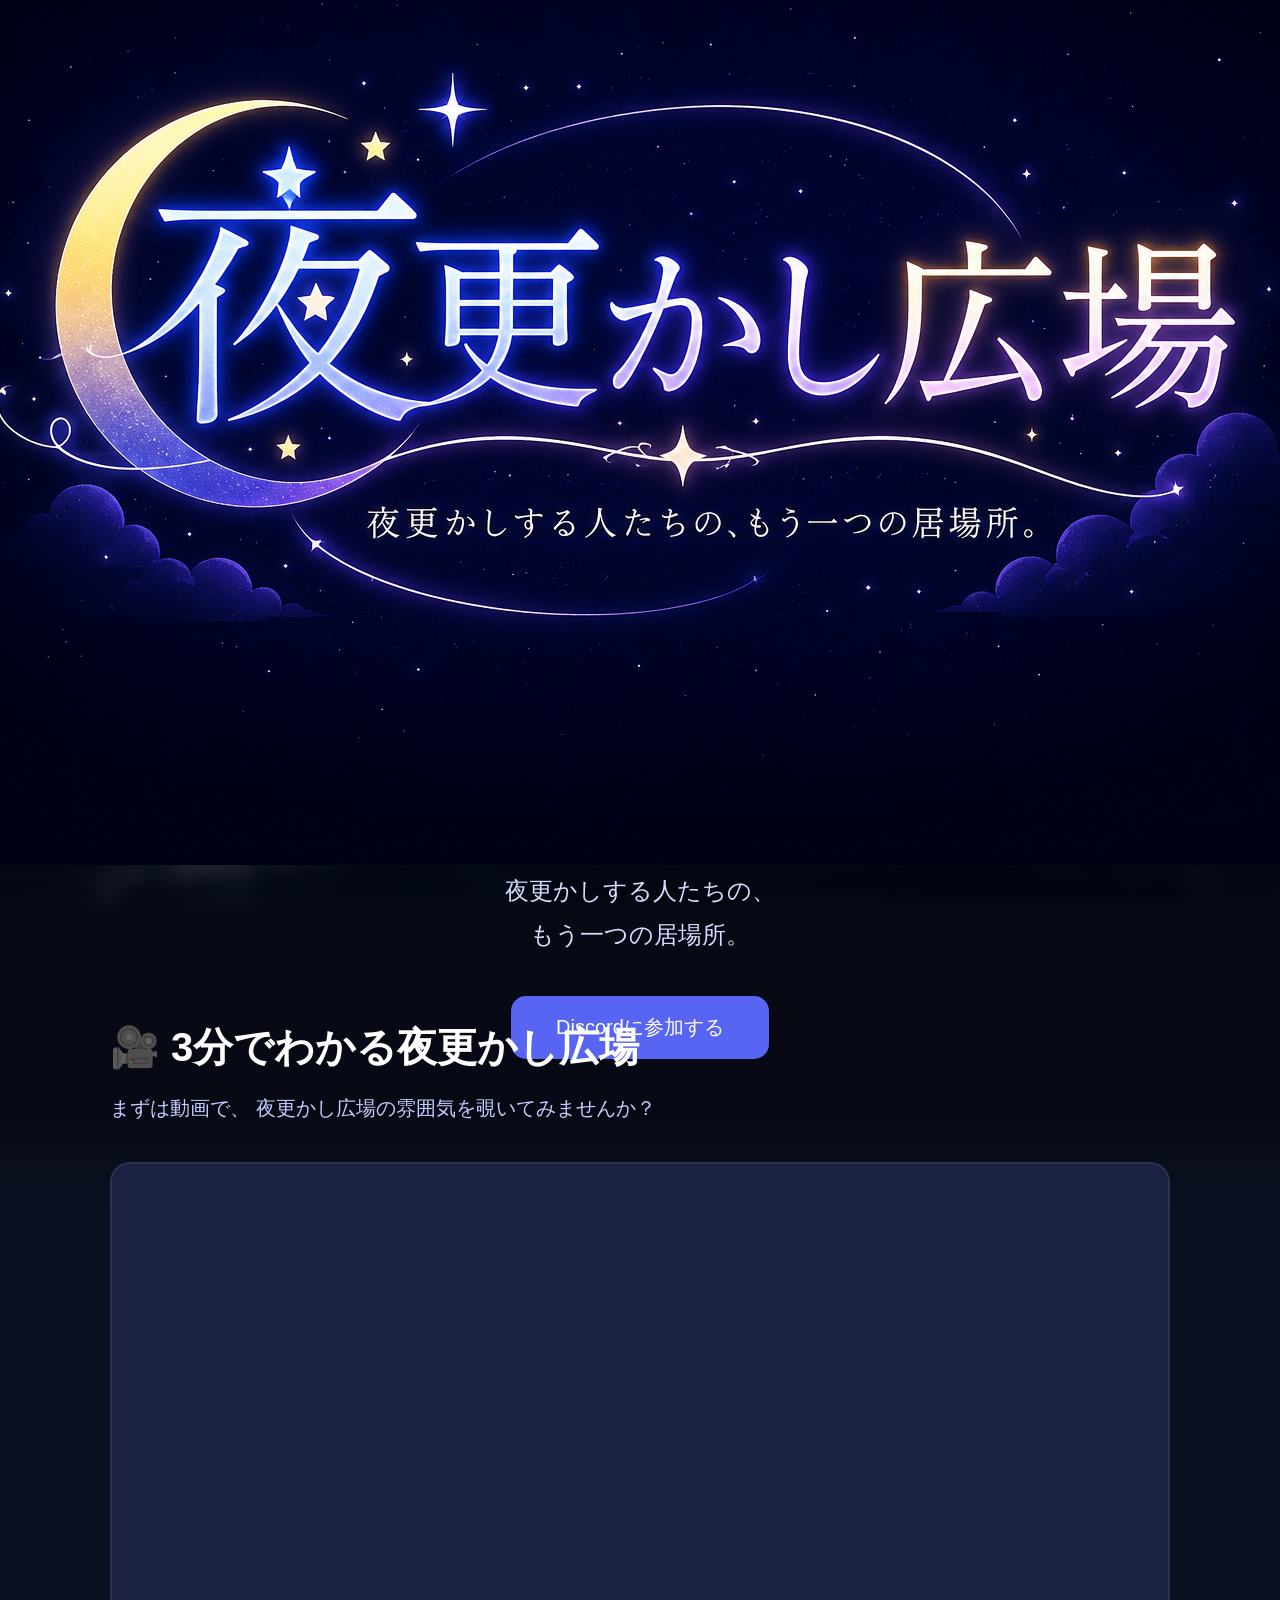
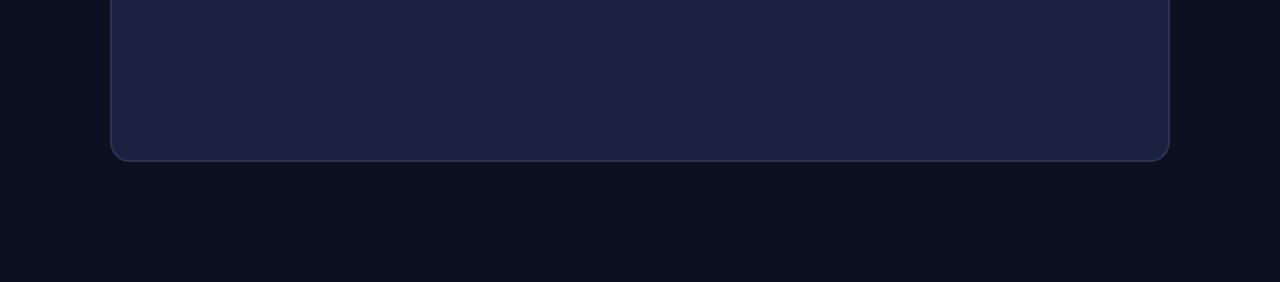
==== index.html @ 2f0645cc "Add files via upload" ====
<!DOCTYPE html>
<html lang="ja">

<head>

<meta charset="UTF-8">

<meta name="viewport"
content="width=device-width, initial-scale=1.0">

<title>夜更かし広場</title>

<link rel="stylesheet"
href="style.css">

</head>

<body>

<div id="stars"></div>

<header class="hero">

<div class="overlay">

<img src="images/logo.png" class="logo">

<p>

夜更かしする人たちの、

<br>

もう一つの居場所。

</p>

<a
class="join-button"
href="https://discord.gg/zFhf7EbMep">

Discordに参加する

</a>

</div>

</header>

<section class="intro reveal">

<h2>🎥 3分でわかる夜更かし広場</h2>

<p>
まずは動画で、
夜更かし広場の雰囲気を覗いてみませんか？
</p>

<div class="video">

<iframe
width="100%"
height="100%"
src="https://www.youtube.com/embed/JT_e5hgKIf4"
title="YouTube video player"
frameborder="0"
allow="accelerometer; autoplay; clipboard-write; encrypted-media; gyroscope; picture-in-picture; web-share"
referrerpolicy="strict-origin-when-cross-origin"
allowfullscreen>

</iframe>

</div>

</section>

<script src="script.js"></script>

</body>

</html>
---- style.css ----
*{
margin:0;
padding:0;
box-sizing:border-box;
}

html{

scroll-behavior:smooth;

}

body{

font-family:
"Yu Gothic UI",
sans-serif;

background:

#0b1020;

color:white;

overflow-x:hidden;

}

/* ---------- */

.hero{

height:100vh;

display:flex;

justify-content:center;

align-items:center;

text-align:center;

background-image:

linear-gradient(

rgba(0,0,0,.55),

rgba(0,0,0,.7)

),

url("images/hero.jpg");

background-size:cover;

background-position:center;

background-attachment:fixed;

}

/* ---------- */

.overlay{

backdrop-filter:blur(8px);

background:

rgba(0,0,0,.35);

padding:60px;

border-radius:25px;

box-shadow:

0 20px 60px rgba(0,0,0,.4);

}

/* ---------- */

h1{

font-size:70px;

margin-bottom:20px;

}

.hero p{

font-size:24px;

line-height:1.8;

color:#d8ddff;

margin-bottom:40px;

}

/* ---------- */

.join-button{

display:inline-block;

padding:

18px 45px;

background:#5865F2;

border-radius:15px;

color:white;

text-decoration:none;

font-size:20px;

transition:.3s;

}

.join-button:hover{

background:#7380ff;

transform:

translateY(-5px);

}

/* ---------- */

section{

max-width:1100px;

margin:auto;

padding:120px 20px;

}

section h2{

font-size:40px;

margin-bottom:20px;

}

section p{

font-size:20px;

color:#c7ccff;

margin-bottom:40px;

}

/* ---------- */

.video{

aspect-ratio:16/9;

border-radius:20px;

background:#1b2140;

border:2px solid

rgba(255,255,255,.08);

}

/* ---------- */

@media(max-width:768px){

h1{

font-size:42px;

}

.hero p{

font-size:18px;

}

.overlay{

padding:35px;

margin:20px;

}

section h2{

font-size:30px;

}

}

/* -------------------- */
/* YouTube */

.video iframe{

width:100%;

height:100%;

border:none;

border-radius:20px;

}

/* -------------------- */
/* スクロール表示 */

.reveal{

opacity:0;

transform:translateY(60px);

transition:1s;

}

.reveal.active{

opacity:1;

transform:translateY(0);

}

/* -------------------- */
/* 星空 */

#stars{

position:fixed;

top:0;

left:0;

width:100%;

height:100%;

pointer-events:none;

overflow:hidden;

z-index:-1;

}

.star{

position:absolute;

width:2px;

height:2px;

background:white;

border-radius:50%;

animation:twinkle linear infinite;

opacity:.6;

}

@keyframes twinkle{

0%{

transform:translateY(0);

opacity:.3;

}

50%{

opacity:1;

}

100%{

transform:translateY(-120px);

opacity:.3;

}

}
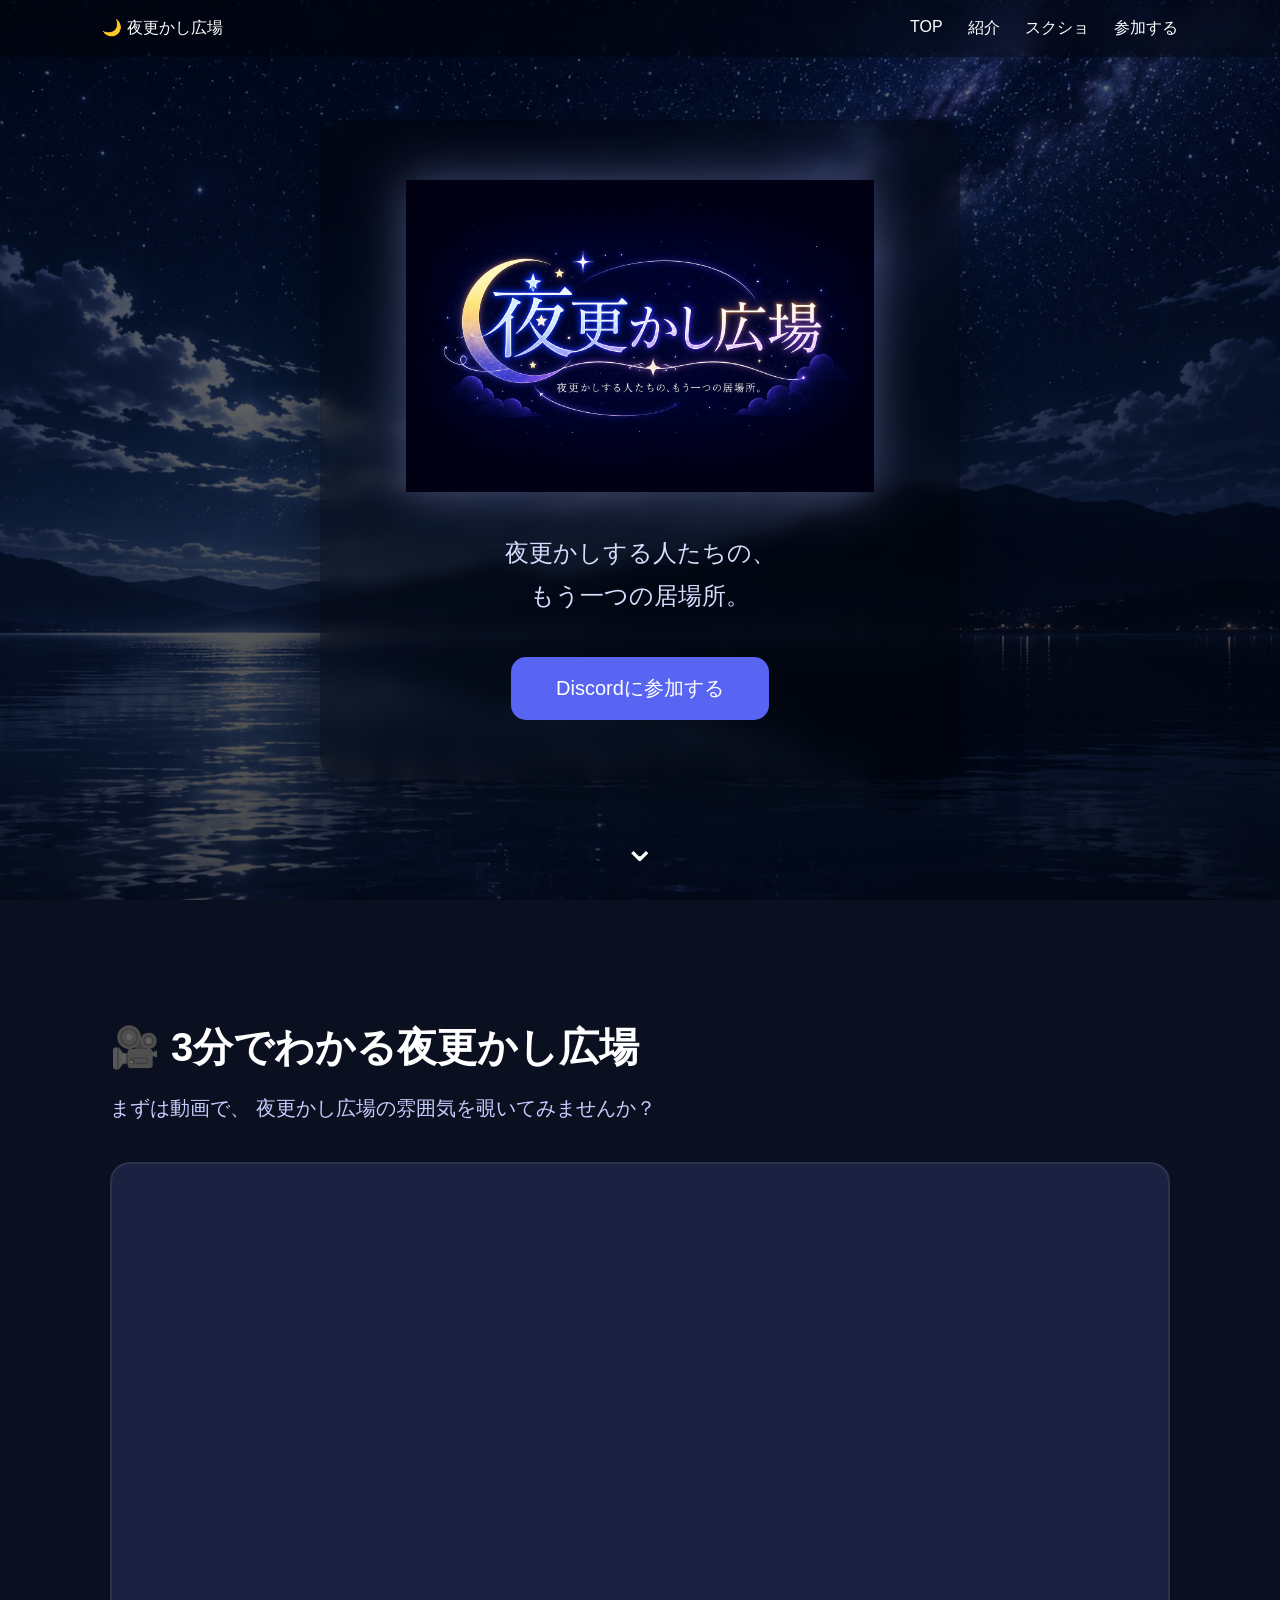
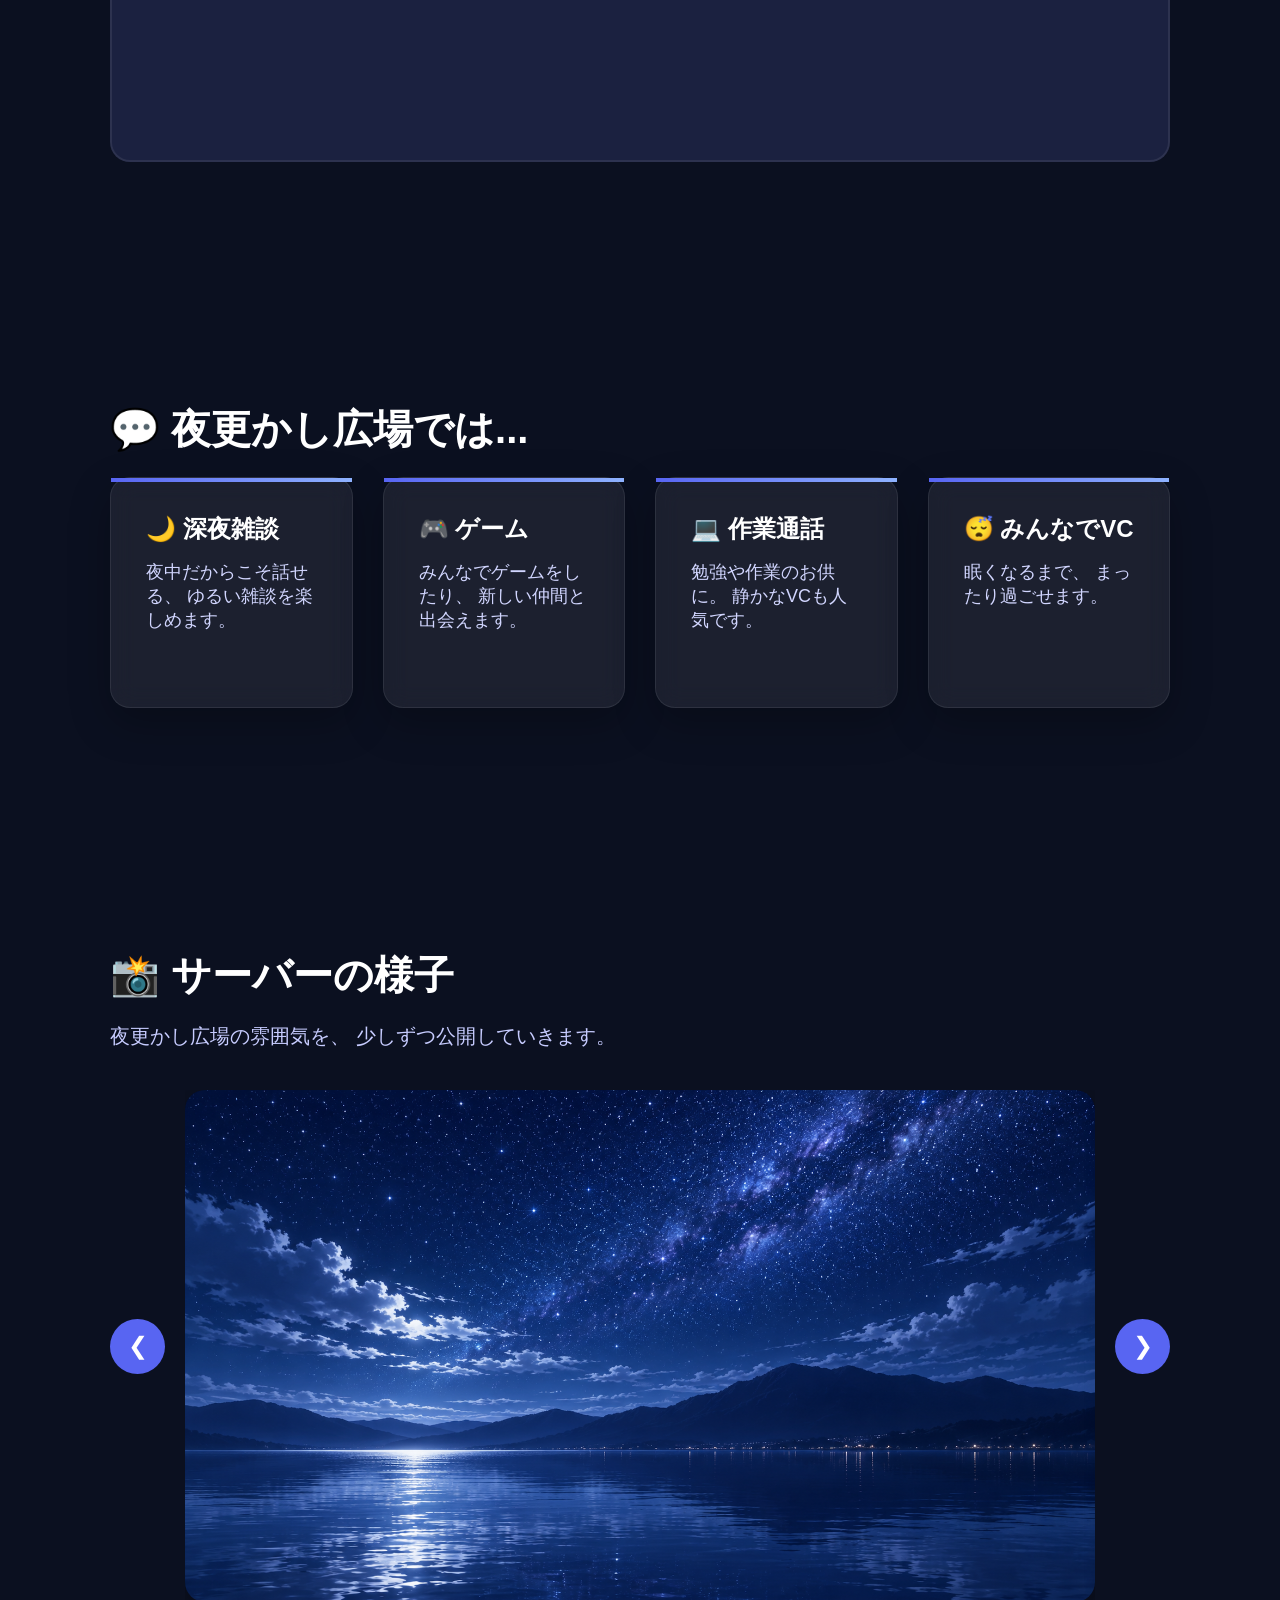
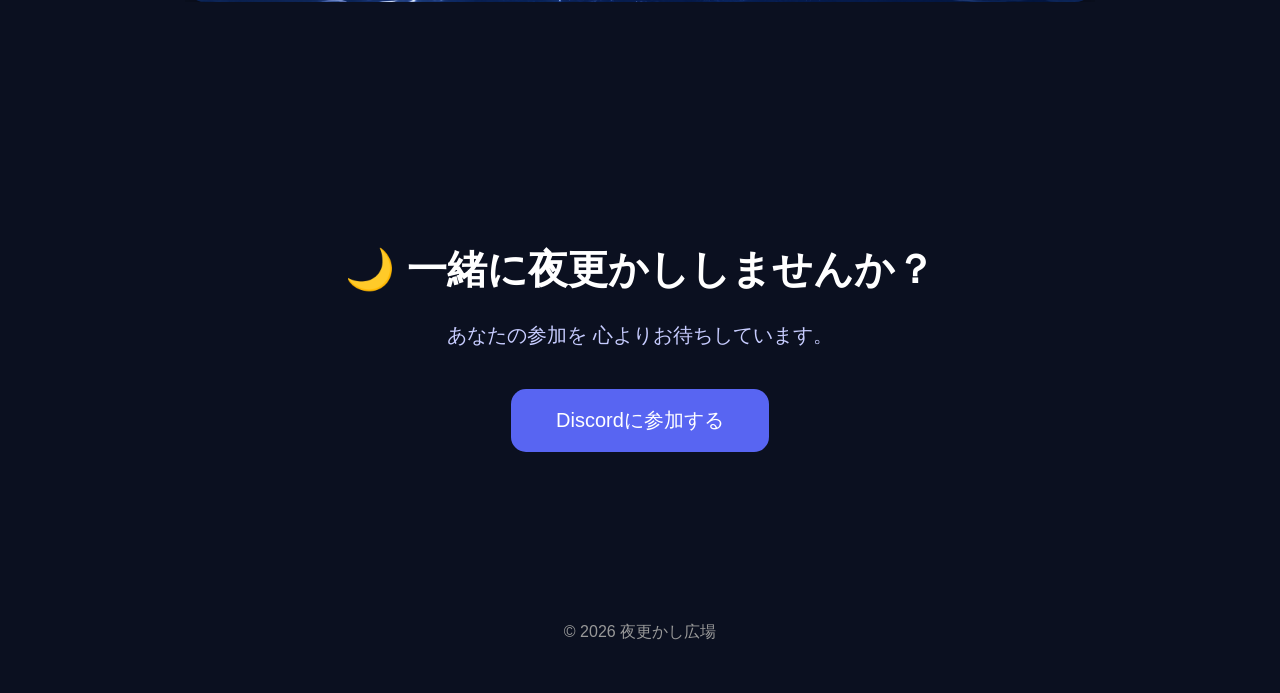
==== commit 3eb83d4c: "Add files via upload" ====
--- a/index.html
+++ b/index.html
@@ -19,11 +19,41 @@
 
 <div id="stars"></div>
 
+<nav class="navbar">
+
+<div class="nav-logo">
+
+🌙 夜更かし広場
+
+</div>
+
+<div class="nav-links">
+
+<a href="#">TOP</a>
+
+<a href="#about">紹介</a>
+
+<a href="#gallery">スクショ</a>
+
+<a href="https://discord.gg/ここを書き換える"
+target="_blank">
+
+参加する
+
+</a>
+
+</div>
+
+</nav>
+
 <header class="hero">
 
 <div class="overlay">
 
-<img src="images/logo.png" class="logo">
+<img
+src="images/logo.png"
+class="logo"
+alt="夜更かし広場">
 
 <p>
 
@@ -37,7 +67,8 @@
 
 <a
 class="join-button"
-href="https://discord.gg/zFhf7EbMep">
+href="https://discord.gg/wEc4ZxmVEz"
+target="_blank">
 
 Discordに参加する
 
@@ -45,9 +76,16 @@
 
 </div>
 
+<div class="scroll-down">
+
+⌄
+
+</div>
 </header>
 
-<section class="intro reveal">
+<section
+id="about"
+class="intro reveal">
 
 <h2>🎥 3分でわかる夜更かし広場</h2>
 
@@ -74,6 +112,125 @@
 
 </section>
 
+<section class="features reveal">
+
+<h2>💬 夜更かし広場では...</h2>
+
+<div class="card-grid">
+
+<div class="card">
+<h3>🌙 深夜雑談</h3>
+<p>
+夜中だからこそ話せる、
+ゆるい雑談を楽しめます。
+</p>
+</div>
+
+<div class="card">
+<h3>🎮 ゲーム</h3>
+<p>
+みんなでゲームをしたり、
+新しい仲間と出会えます。
+</p>
+</div>
+
+<div class="card">
+<h3>💻 作業通話</h3>
+<p>
+勉強や作業のお供に。
+静かなVCも人気です。
+</p>
+</div>
+
+<div class="card">
+<h3>😴 みんなでVC</h3>
+<p>
+眠くなるまで、
+まったり過ごせます。
+</p>
+</div>
+
+</div>
+
+</section>
+
+<section
+id="gallery"
+class="gallery reveal">
+<h2>📸 サーバーの様子</h2>
+
+<p>
+
+夜更かし広場の雰囲気を、
+少しずつ公開していきます。
+
+</p>
+
+<div class="carousel">
+
+<button class="arrow left">
+
+❮
+
+</button>
+
+<div class="carousel-track">
+
+<img src="images/comingsoon.png">
+
+<img src="images/comingsoon.png">
+
+<img src="images/comingsoon.png">
+
+</div>
+
+<button class="arrow right">
+
+❯
+
+</button>
+
+</div>
+
+</section>
+<section class="join reveal">
+
+<h2>
+
+🌙 一緒に夜更かししませんか？
+
+</h2>
+
+<p>
+
+あなたの参加を
+
+心よりお待ちしています。
+
+</p>
+
+<a
+class="join-button"
+href="https://discord.gg/wEc4ZxmVEz"
+target="_blank">
+
+Discordに参加する
+
+</a>
+
+</section>
+
+<button id="topButton">
+
+↑
+
+</button>
+<footer>
+
+© 2026 夜更かし広場
+
+</footer>
+
 <script src="script.js"></script>
 
 </body>
--- a/style.css
+++ b/style.css
@@ -315,4 +315,544 @@
 
 }
 
+}
+
+/* ---------------- */
+
+.logo{
+
+width:520px;
+
+max-width:90%;
+
+margin-bottom:35px;
+
+filter:drop-shadow(0 0 25px rgba(170,180,255,.4));
+
+}
+
+/* ---------------- */
+
+.card-grid{
+
+display:grid;
+
+grid-template-columns:
+
+repeat(auto-fit,minmax(240px,1fr));
+
+gap:30px;
+
+}
+
+.card{
+
+background:rgba(255,255,255,.07);
+
+backdrop-filter:blur(12px);
+
+padding:35px;
+
+border-radius:20px;
+
+transition:.35s;
+
+border:1px solid rgba(255,255,255,.08);
+
+}
+
+.card:hover{
+
+transform:translateY(-8px);
+
+background:rgba(255,255,255,.11);
+
+}
+
+.card h3{
+
+margin-bottom:15px;
+
+font-size:24px;
+
+}
+
+.card p{
+
+font-size:18px;
+
+color:#d2d6ff;
+
+}
+
+/* ---------------- */
+
+.gallery-grid{
+
+display:grid;
+
+grid-template-columns:
+
+repeat(2,1fr);
+
+gap:25px;
+
+}
+
+.gallery-grid img{
+
+width:100%;
+
+border-radius:20px;
+
+cursor:pointer;
+
+transition:.3s;
+
+}
+
+.gallery-grid img:hover{
+
+transform:scale(1.03);
+
+}
+
+/* ---------------- */
+
+.join{
+
+text-align:center;
+
+}
+
+.join h2{
+
+margin-bottom:25px;
+
+}
+
+footer{
+
+padding:50px;
+
+text-align:center;
+
+color:#999;
+
+}
+
+/* ---------------- */
+
+@media(max-width:768px){
+
+.hero{
+
+background-attachment:scroll;
+
+}
+
+.logo{
+
+width:300px;
+
+}
+
+.gallery-grid{
+
+grid-template-columns:1fr;
+
+}
+
+.card-grid{
+
+grid-template-columns:1fr;
+
+}
+
+.join-button{
+
+display:block;
+
+width:100%;
+
+}
+
+}
+
+.gallery-placeholder{
+
+height:260px;
+
+border:2px dashed rgba(255,255,255,.2);
+
+border-radius:20px;
+
+display:flex;
+
+flex-direction:column;
+
+justify-content:center;
+
+align-items:center;
+
+text-align:center;
+
+background:rgba(255,255,255,.04);
+
+backdrop-filter:blur(8px);
+
+transition:.3s;
+
+}
+
+.gallery-placeholder:hover{
+
+background:rgba(255,255,255,.07);
+
+transform:translateY(-5px);
+
+}
+
+.gallery-placeholder span{
+
+font-size:60px;
+
+margin-bottom:15px;
+
+}
+
+.gallery-placeholder h3{
+
+margin-bottom:10px;
+
+font-size:24px;
+
+}
+
+.gallery-placeholder p{
+
+color:#cfd6ff;
+
+line-height:1.6;
+
+}
+
+/* ---------------- */
+
+.carousel{
+
+display:flex;
+
+align-items:center;
+
+gap:20px;
+
+margin-top:40px;
+
+}
+
+.carousel-track{
+
+overflow:hidden;
+
+display:flex;
+
+scroll-behavior:smooth;
+
+gap:20px;
+
+flex:1;
+
+}
+
+.carousel-track img{
+
+min-width:100%;
+
+border-radius:20px;
+
+cursor:pointer;
+
+transition:.3s;
+
+box-shadow:
+
+0 10px 30px rgba(0,0,0,.3);
+
+}
+
+.carousel-track img:hover{
+
+transform:scale(1.02);
+
+}
+
+.arrow{
+
+background:#5865F2;
+
+border:none;
+
+width:55px;
+
+height:55px;
+
+border-radius:50%;
+
+font-size:24px;
+
+color:white;
+
+cursor:pointer;
+
+transition:.3s;
+
+}
+
+.arrow:hover{
+
+background:#7480ff;
+
+}
+
+/* ---------------- */
+
+.modal{
+
+position:fixed;
+
+top:0;
+
+left:0;
+
+width:100%;
+
+height:100%;
+
+background:rgba(0,0,0,.85);
+
+display:flex;
+
+justify-content:center;
+
+align-items:center;
+
+z-index:999;
+
+opacity:0;
+
+pointer-events:none;
+
+transition:.3s;
+
+}
+
+.modal.active{
+
+opacity:1;
+
+pointer-events:auto;
+
+}
+
+.modal img{
+
+max-width:90%;
+
+max-height:90%;
+
+border-radius:20px;
+
+}
+
+@media(max-width:768px){
+
+.arrow{
+
+display:none;
+
+}
+
+}
+
+/* ---------- */
+
+.navbar{
+
+position:fixed;
+
+top:0;
+
+left:0;
+
+width:100%;
+
+display:flex;
+
+justify-content:space-between;
+
+align-items:center;
+
+padding:18px 8%;
+
+background:rgba(0,0,0,.35);
+
+backdrop-filter:blur(12px);
+
+z-index:999;
+
+}
+
+.nav-links{
+
+display:flex;
+
+gap:25px;
+
+}
+
+.nav-links a{
+
+color:white;
+
+text-decoration:none;
+
+transition:.3s;
+
+}
+
+.nav-links a:hover{
+
+color:#8ea4ff;
+
+}
+
+/* ---------- */
+
+.scroll-down{
+
+position:absolute;
+
+bottom:30px;
+
+left:50%;
+
+transform:translateX(-50%);
+
+font-size:40px;
+
+animation:bounce 2s infinite;
+
+}
+
+@keyframes bounce{
+
+0%,100%{
+
+transform:
+
+translate(-50%,0);
+
+}
+
+50%{
+
+transform:
+
+translate(-50%,12px);
+
+}
+
+}
+
+/* ---------- */
+
+#topButton{
+
+position:fixed;
+
+right:25px;
+
+bottom:25px;
+
+width:60px;
+
+height:60px;
+
+border:none;
+
+border-radius:50%;
+
+background:#5865F2;
+
+color:white;
+
+font-size:22px;
+
+cursor:pointer;
+
+display:none;
+
+z-index:999;
+
+box-shadow:0 10px 30px rgba(0,0,0,.4);
+
+}
+
+#topButton:hover{
+
+background:#7480ff;
+
+}
+
+/* ---------- */
+
+.card{
+
+box-shadow:
+
+0 15px 40px rgba(0,0,0,.25);
+
+}
+
+/* ---------- */
+
+.card::before{
+
+content:"";
+
+position:absolute;
+
+top:0;
+
+left:0;
+
+width:100%;
+
+height:4px;
+
+background:
+
+linear-gradient(
+
+90deg,
+
+#5865F2,
+
+#8eb2ff
+
+);
+
+}
+
+/* ---------- */
+
+@media(max-width:768px){
+
+.nav-links{
+
+display:none;
+
+}
+
 }
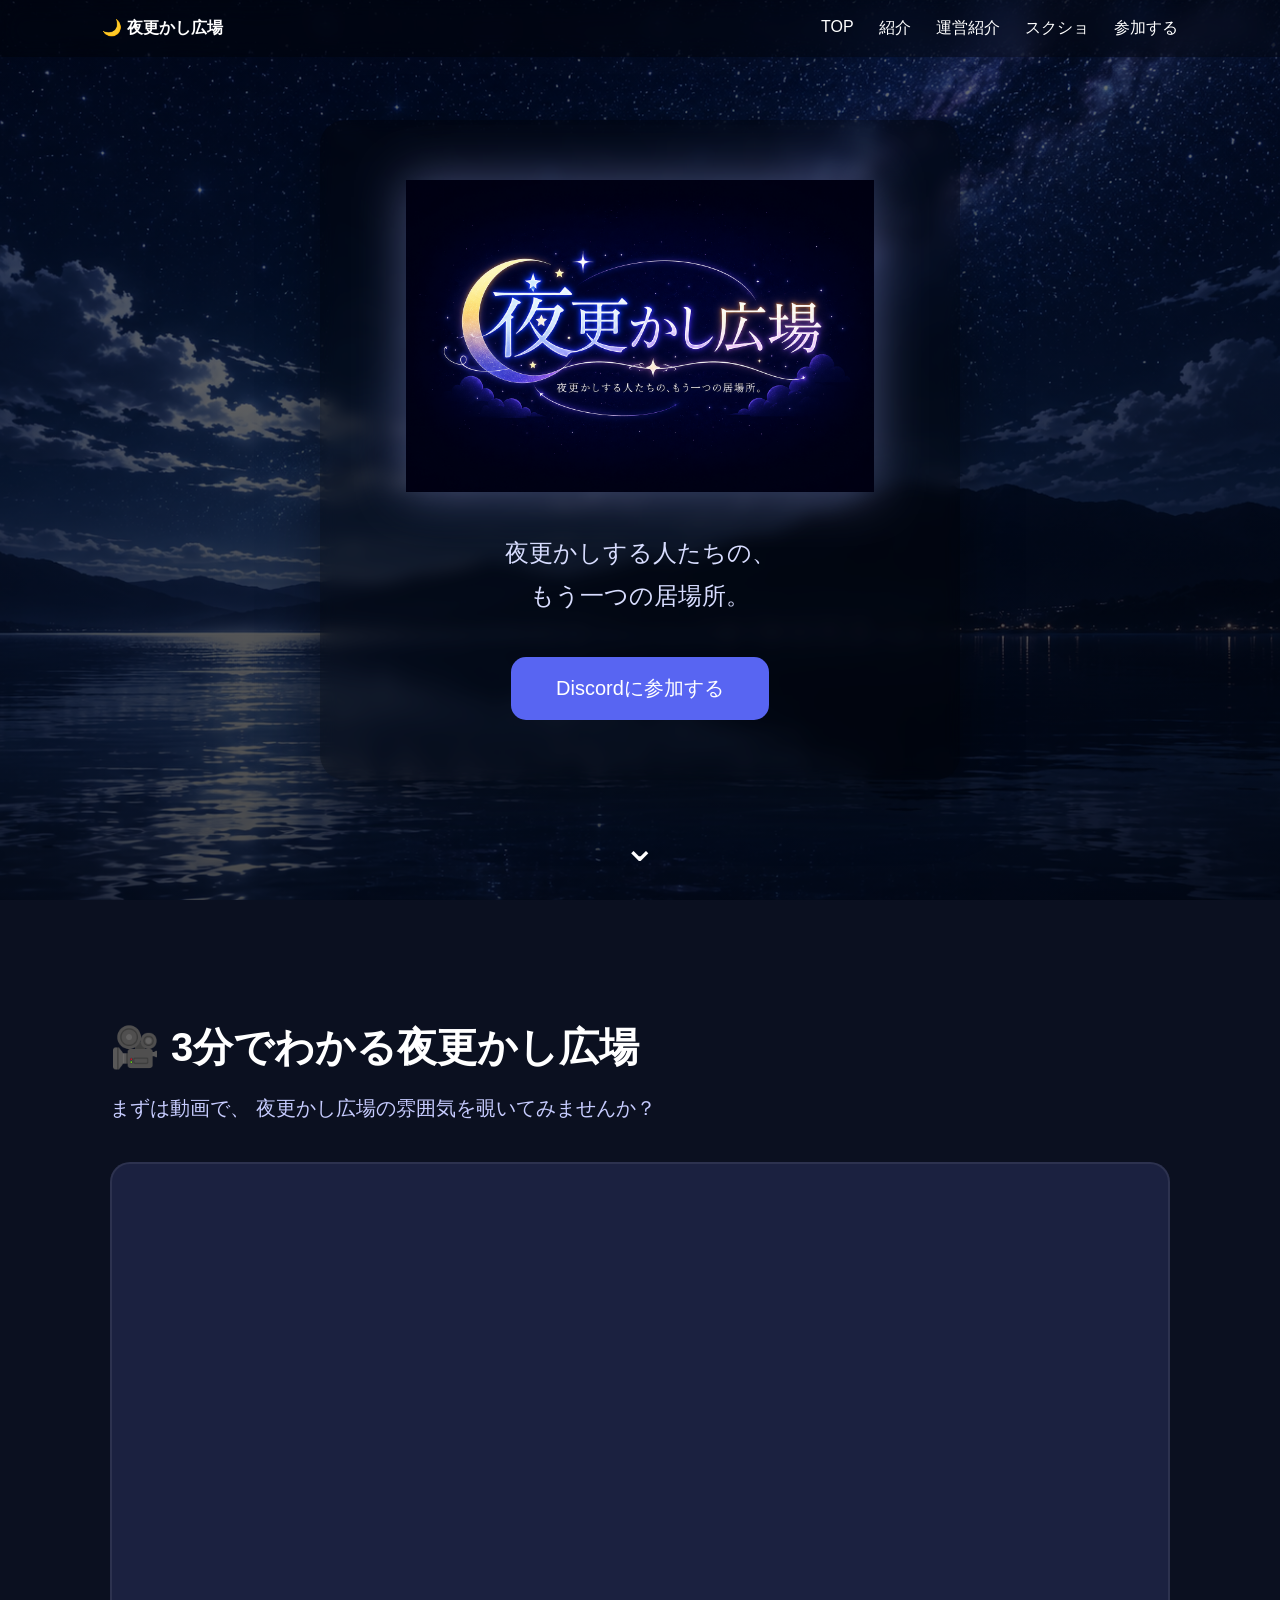
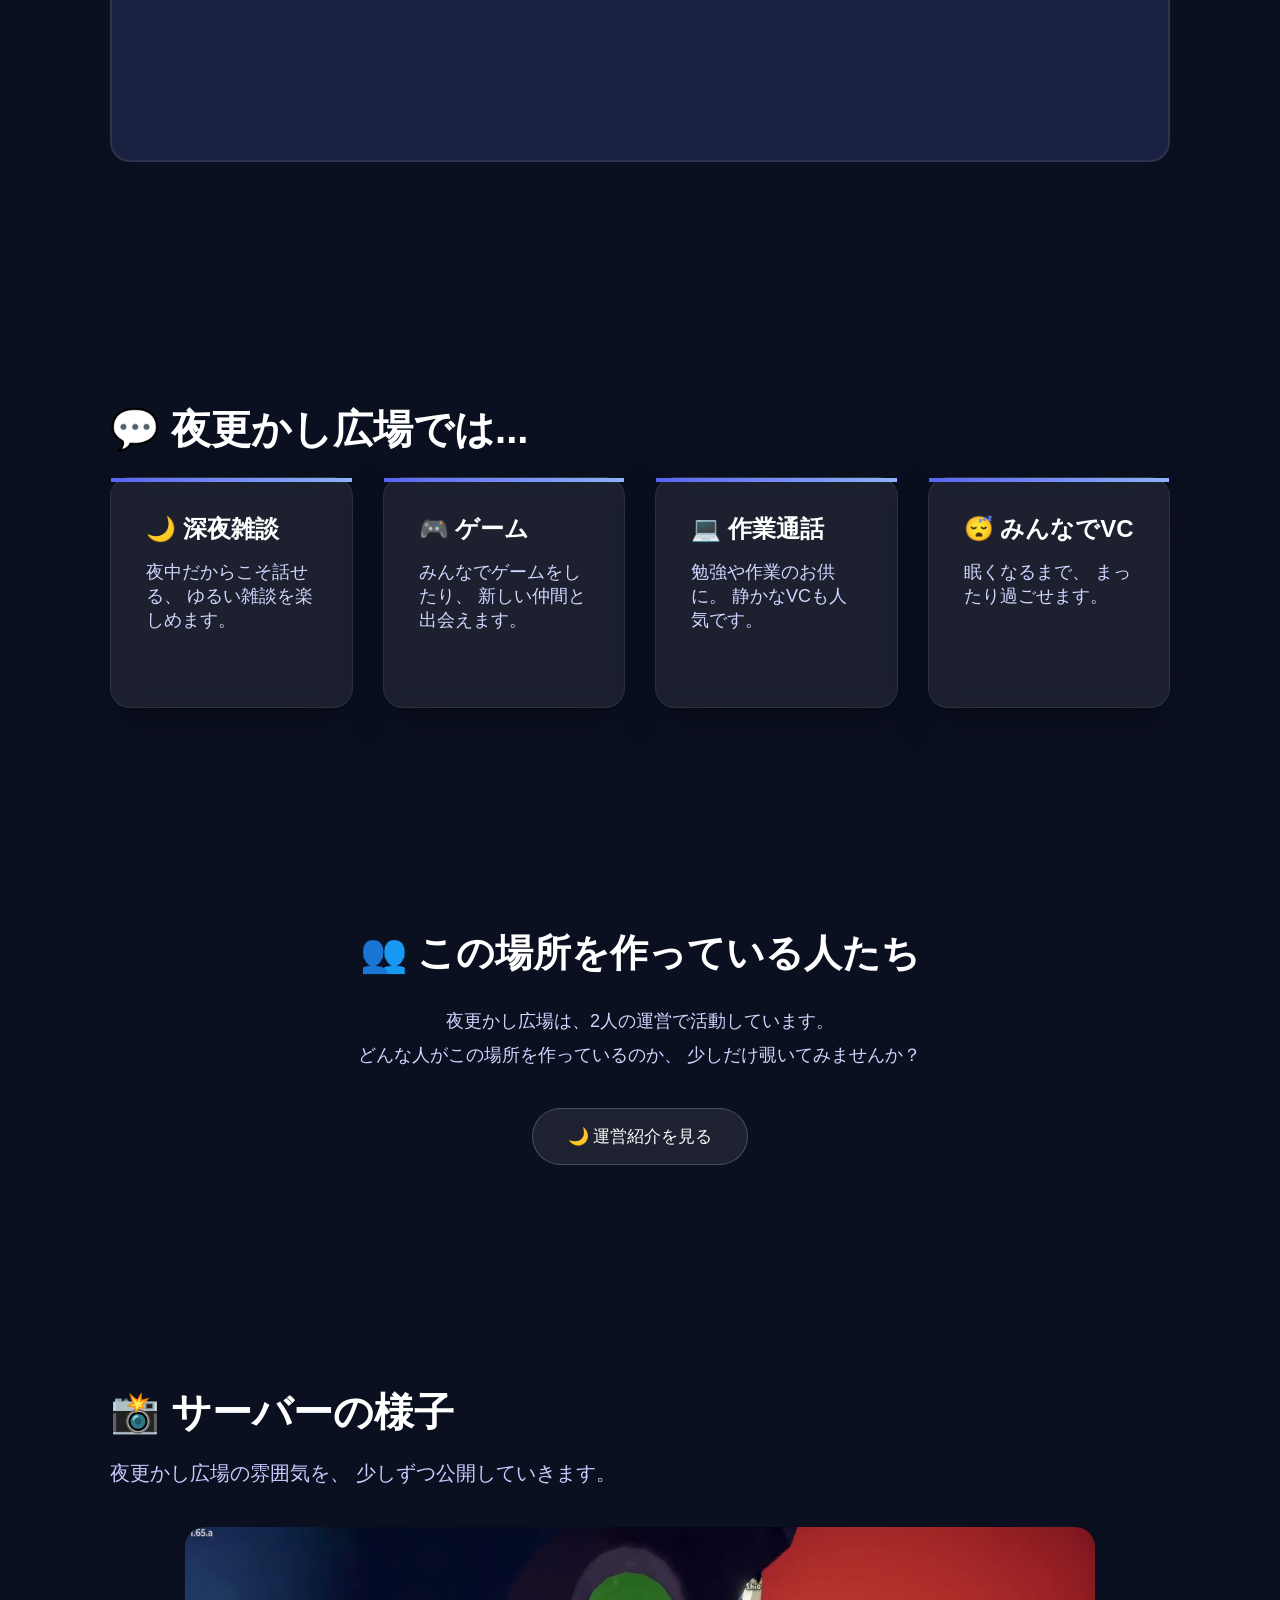
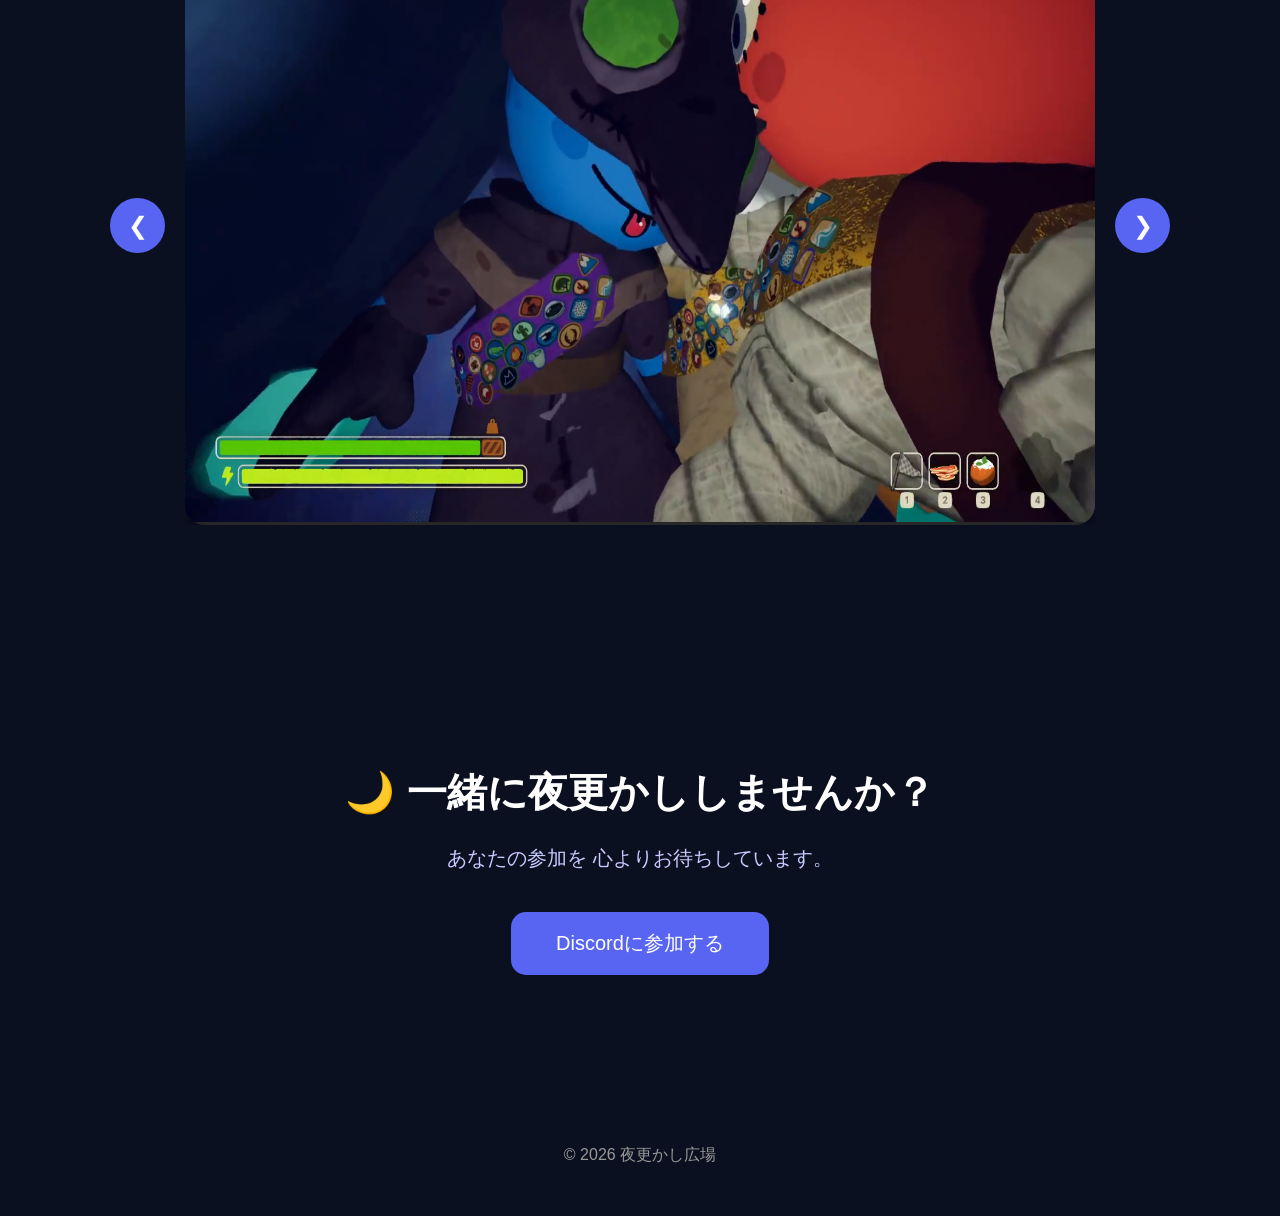
==== commit 931aff2f: "Add files via upload" ====
--- a/index.html
+++ b/index.html
@@ -23,19 +23,26 @@
 
 <div class="nav-logo">
 
+<a href="index.html">
+
 🌙 夜更かし広場
 
+</a>
+
 </div>
 
 <div class="nav-links">
 
-<a href="#">TOP</a>
-
-<a href="#about">紹介</a>
-
-<a href="#gallery">スクショ</a>
-
-<a href="https://discord.gg/ここを書き換える"
+<a href="index.html">TOP</a>
+
+<a href="index.html#about">紹介</a>
+
+<a href="members.html">運営紹介</a>
+
+<a href="index.html#gallery">スクショ</a>
+
+<a
+href="https://discord.gg/yRgxJqgdkh"
 target="_blank">
 
 参加する
@@ -45,7 +52,6 @@
 </div>
 
 </nav>
-
 <header class="hero">
 
 <div class="overlay">
@@ -154,6 +160,35 @@
 
 </section>
 
+<!-- ==================== -->
+<!-- 運営紹介への案内 -->
+<!-- ==================== -->
+
+<section class="about-owners reveal">
+
+<h2>👥 この場所を作っている人たち</h2>
+
+<p>
+
+夜更かし広場は、2人の運営で活動しています。
+
+<br>
+
+どんな人がこの場所を作っているのか、
+少しだけ覗いてみませんか？
+
+</p>
+
+<a
+href="members.html"
+class="owners-button">
+
+🌙 運営紹介を見る
+
+</a>
+
+</section>
+
 <section
 id="gallery"
 class="gallery reveal">
@@ -176,11 +211,11 @@
 
 <div class="carousel-track">
 
-<img src="images/comingsoon.png">
-
-<img src="images/comingsoon.png">
-
-<img src="images/comingsoon.png">
+<img src="images/PEAK1.png">
+
+<img src="images/PEAK2.png">
+
+<img src="images/PEAK3.png">
 
 </div>
 
--- a/style.css
+++ b/style.css
@@ -855,4 +855,613 @@
 
 }
 
+}
+
+/* ================================= */
+/* Ver.2.0 運営紹介ページ */
+/* ================================= */
+
+
+/* ---------- */
+/* サブページのヒーロー */
+/* ---------- */
+
+.subpage-hero{
+
+min-height:55vh;
+
+display:flex;
+
+justify-content:center;
+
+align-items:center;
+
+text-align:center;
+
+padding:120px 20px 70px;
+
+background:
+
+linear-gradient(
+
+rgba(5,8,20,.65),
+
+rgba(5,8,20,.85)
+
+),
+
+url("images/hero.jpg");
+
+background-size:cover;
+
+background-position:center;
+
+}
+
+.subpage-content{
+
+background:
+
+rgba(255,255,255,.06);
+
+backdrop-filter:blur(12px);
+
+-webkit-backdrop-filter:blur(12px);
+
+padding:50px 60px;
+
+border-radius:25px;
+
+border:1px solid
+
+rgba(255,255,255,.1);
+
+box-shadow:
+
+0 20px 60px
+
+rgba(0,0,0,.35);
+
+}
+
+.subpage-content h1{
+
+font-size:52px;
+
+margin-bottom:20px;
+
+}
+
+.subpage-content p{
+
+font-size:20px;
+
+line-height:1.8;
+
+color:#d8ddff;
+
+}
+
+
+/* ---------- */
+/* ナビゲーションのロゴ */
+/* ---------- */
+
+.nav-logo a{
+
+color:white;
+
+text-decoration:none;
+
+font-weight:bold;
+
+}
+
+
+/* ---------- */
+/* 運営セクション */
+/* ---------- */
+
+.members-section{
+
+max-width:1100px;
+
+margin:auto;
+
+padding:110px 20px;
+
+text-align:center;
+
+}
+
+.members-section h2{
+
+font-size:38px;
+
+margin-bottom:20px;
+
+}
+
+.section-description{
+
+font-size:19px;
+
+color:#c7ccff;
+
+line-height:1.8;
+
+margin-bottom:60px;
+
+}
+
+
+/* ---------- */
+/* 運営カード */
+/* ---------- */
+
+.member-grid{
+
+display:grid;
+
+grid-template-columns:
+
+repeat(2,1fr);
+
+gap:35px;
+
+}
+
+
+/* ---------- */
+/* 個別カード */
+/* ---------- */
+
+.member-card{
+
+position:relative;
+
+background:
+
+rgba(255,255,255,.07);
+
+backdrop-filter:blur(12px);
+
+-webkit-backdrop-filter:blur(12px);
+
+border:1px solid
+
+rgba(255,255,255,.1);
+
+border-radius:25px;
+
+padding:40px 35px;
+
+box-shadow:
+
+0 15px 40px
+
+rgba(0,0,0,.25);
+
+transition:
+
+transform .35s,
+
+background .35s;
+
+}
+
+.member-card:hover{
+
+transform:translateY(-8px);
+
+background:
+
+rgba(255,255,255,.10);
+
+}
+
+
+/* ---------- */
+/* 運営アイコン */
+/* ---------- */
+
+.member-image{
+
+width:150px;
+
+height:150px;
+
+margin:0 auto 25px;
+
+border-radius:50%;
+
+overflow:hidden;
+
+border:3px solid
+
+rgba(255,255,255,.15);
+
+box-shadow:
+
+0 10px 30px
+
+rgba(0,0,0,.35);
+
+}
+
+.member-image img{
+
+width:100%;
+
+height:100%;
+
+object-fit:cover;
+
+}
+
+
+/* ---------- */
+/* 名前 */
+/* ---------- */
+
+.member-card h3{
+
+font-size:28px;
+
+margin-bottom:10px;
+
+}
+
+
+/* ---------- */
+/* 役職 */
+/* ---------- */
+
+.member-role{
+
+display:inline-block;
+
+padding:6px 16px;
+
+border-radius:30px;
+
+background:#5865F2;
+
+font-size:14px;
+
+margin-bottom:25px;
+
+}
+
+
+/* ---------- */
+/* 自己紹介 */
+/* ---------- */
+
+.member-card p{
+
+font-size:17px;
+
+line-height:1.9;
+
+color:#d2d6ff;
+
+}
+
+
+/* ---------- */
+/* 参加セクション */
+/* ---------- */
+
+.member-join{
+
+text-align:center;
+
+padding:100px 20px 130px;
+
+background:
+
+rgba(255,255,255,.02);
+
+}
+
+.member-join h2{
+
+font-size:38px;
+
+margin-bottom:20px;
+
+}
+
+.member-join p{
+
+font-size:19px;
+
+color:#c7ccff;
+
+margin-bottom:35px;
+
+}
+
+
+/* ---------- */
+/* スマホ */
+/* ---------- */
+
+@media(max-width:768px){
+
+.subpage-hero{
+
+min-height:60vh;
+
+padding:110px 20px 60px;
+
+}
+
+.subpage-content{
+
+width:100%;
+
+padding:40px 25px;
+
+}
+
+.subpage-content h1{
+
+font-size:38px;
+
+}
+
+.subpage-content p{
+
+font-size:17px;
+
+}
+
+.members-section{
+
+padding:80px 20px;
+
+}
+
+.members-section h2{
+
+font-size:30px;
+
+}
+
+.member-grid{
+
+grid-template-columns:1fr;
+
+}
+
+.member-card{
+
+padding:35px 25px;
+
+}
+
+.member-join{
+
+padding:80px 20px 100px;
+
+}
+
+.member-join h2{
+
+font-size:30px;
+
+}
+
+}
+
+/* ================================= */
+/* 運営紹介への案内 */
+/* ================================= */
+
+.about-owners{
+
+max-width:900px;
+
+margin:0 auto;
+
+padding:100px 30px;
+
+text-align:center;
+
+}
+
+.about-owners h2{
+
+font-size:38px;
+
+margin-bottom:25px;
+
+}
+
+.about-owners p{
+
+font-size:18px;
+
+line-height:1.9;
+
+color:#cfd5ff;
+
+margin-bottom:35px;
+
+}
+
+
+/* ---------- */
+/* 運営紹介ボタン */
+/* ---------- */
+
+.owners-button{
+
+display:inline-block;
+
+padding:16px 35px;
+
+border-radius:50px;
+
+background:
+
+rgba(255,255,255,.08);
+
+border:1px solid
+
+rgba(255,255,255,.2);
+
+color:white;
+
+text-decoration:none;
+
+font-size:17px;
+
+transition:
+
+transform .3s,
+
+background .3s,
+
+box-shadow .3s;
+
+backdrop-filter:blur(10px);
+
+-webkit-backdrop-filter:blur(10px);
+
+}
+
+.owners-button:hover{
+
+transform:translateY(-5px);
+
+background:
+
+rgba(88,101,242,.8);
+
+box-shadow:
+
+0 10px 30px
+
+rgba(88,101,242,.3);
+
+}
+
+
+/* ---------- */
+/* スマホ */
+/* ---------- */
+
+@media(max-width:768px){
+
+.about-owners{
+
+padding:80px 20px;
+
+}
+
+.about-owners h2{
+
+font-size:30px;
+
+}
+
+.about-owners p{
+
+font-size:16px;
+
+}
+
+.owners-button{
+
+width:100%;
+
+max-width:320px;
+
+}
+
+}
+
+/* ================================= */
+/* 画面左中央に固定する戻るボタン */
+/* ================================= */
+
+.back-home-button{
+
+position:fixed;
+
+left:20px;
+
+top:50%;
+
+transform:translateY(-50%);
+
+z-index:1000;
+
+padding:12px 18px;
+
+border-radius:30px;
+
+background:rgba(10,15,35,.45);
+
+border:1px solid
+rgba(255,255,255,.15);
+
+backdrop-filter:blur(10px);
+
+-webkit-backdrop-filter:blur(10px);
+
+color:rgba(255,255,255,.8);
+
+text-decoration:none;
+
+font-size:14px;
+
+box-shadow:
+0 8px 25px
+rgba(0,0,0,.2);
+
+transition:
+
+background .3s,
+
+color .3s,
+
+transform .3s;
+
+}
+
+.back-home-button:hover{
+
+background:rgba(88,101,242,.75);
+
+color:white;
+
+transform:
+translateY(-50%)
+translateX(4px);
+
+}
+
+
+/* ================================= */
+/* スマホ */
+/* ================================= */
+
+@media(max-width:768px){
+
+.back-home-button{
+
+left:10px;
+
+padding:10px 14px;
+
+font-size:13px;
+
+background:rgba(10,15,35,.55);
+
+}
+
 }
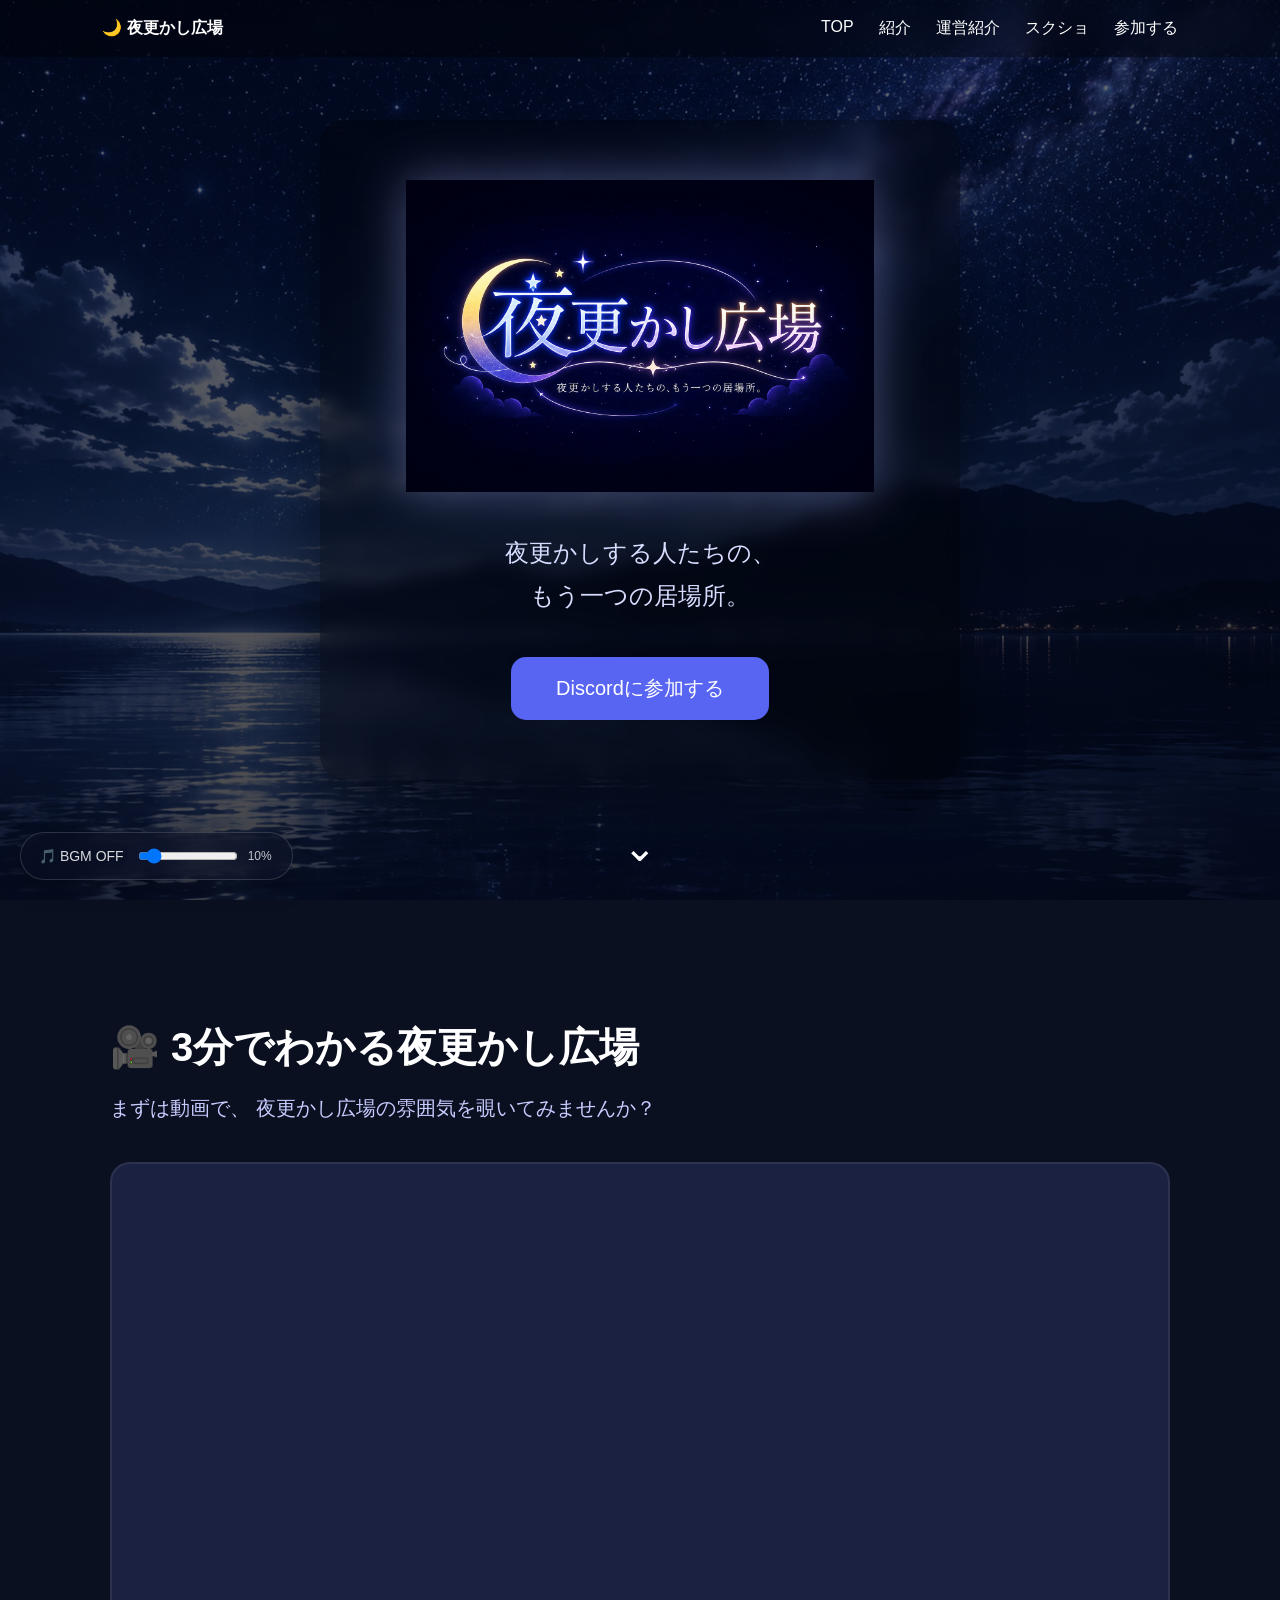
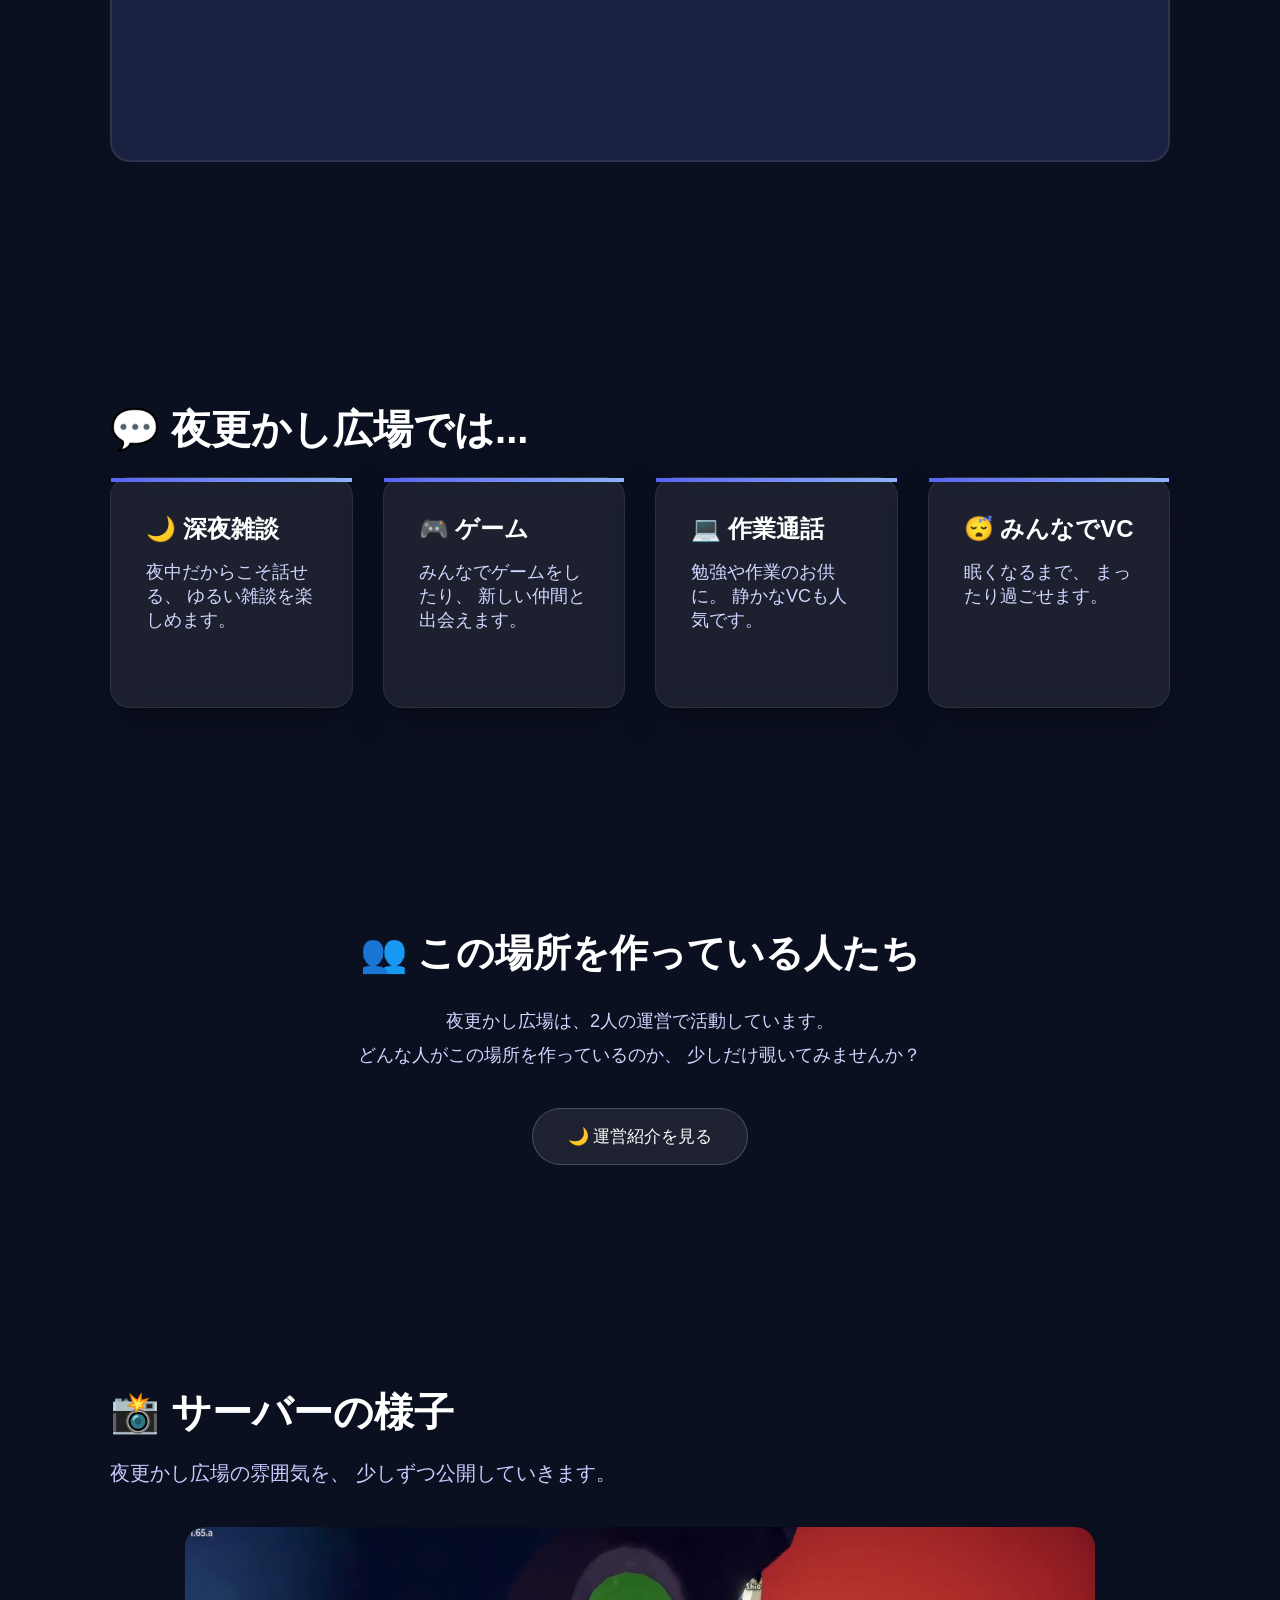
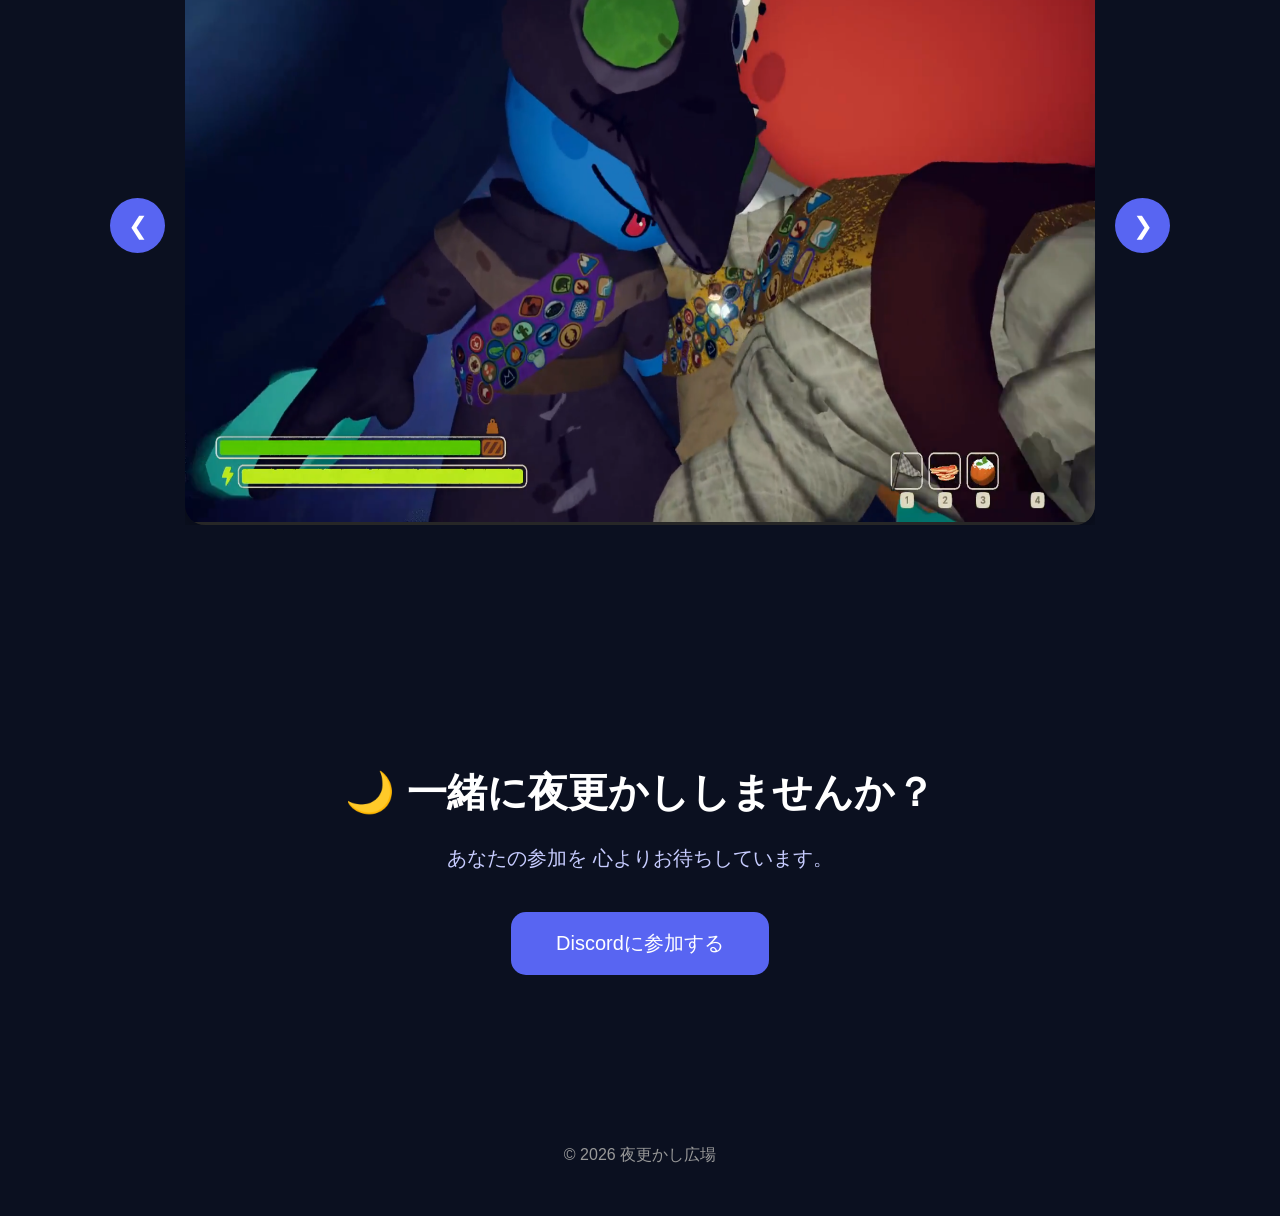
==== commit a2a651cb: "Add files via upload" ====
--- a/index.html
+++ b/index.html
@@ -16,6 +16,28 @@
 </head>
 
 <body>
+<!-- ==================== -->
+<!-- 時間帯背景レイヤー -->
+<!-- ==================== -->
+
+<div id="time-overlay"></div>
+
+
+<!-- ==================== -->
+<!-- 流れ星 -->
+<!-- ==================== -->
+
+<div id="shooting-stars"></div>
+
+<!-- ==================== -->
+<!-- BGM -->
+<!-- ==================== -->
+
+<audio
+id="bgm"
+src="bgm.mp3"
+loop>
+</audio>
 
 <div id="stars"></div>
 
@@ -268,6 +290,38 @@
 
 <script src="script.js"></script>
 
+<!-- ==================== -->
+<!-- BGMコントロール -->
+<!-- ==================== -->
+
+<div class="bgm-control">
+
+<button
+id="bgm-toggle"
+class="bgm-toggle">
+
+🎵 BGM OFF
+
+</button>
+
+<input
+type="range"
+id="bgm-volume"
+class="bgm-volume"
+min="0"
+max="1"
+step="0.01"
+value="0.1">
+
+<span
+id="bgm-volume-text"
+class="bgm-volume-text">
+
+10%
+
+</span>
+
+</div>
 </body>
 
 </html>
--- a/style.css
+++ b/style.css
@@ -1464,4 +1464,440 @@
 
 }
 
-}+}
+
+/* ================================= */
+/* Ver.2.0 流れ星 */
+/* ================================= */
+
+#shooting-stars{
+
+position:fixed;
+
+top:0;
+
+left:0;
+
+width:100%;
+
+height:100%;
+
+pointer-events:none;
+
+overflow:hidden;
+
+z-index:5;
+
+}
+
+
+/* ---------- */
+/* 流れ星本体 */
+/* ---------- */
+
+.shooting-star{
+
+position:absolute;
+
+width:4px;
+
+height:4px;
+
+border-radius:50%;
+
+background:white;
+
+box-shadow:
+
+0 0 6px white,
+
+0 0 14px rgba(180,200,255,.9),
+
+0 0 25px rgba(140,170,255,.6);
+
+
+}
+
+
+/* ---------- */
+/* 流れ星の尾 */
+/* ---------- */
+
+.shooting-star::after{
+
+content:"";
+
+position:absolute;
+
+right:2px;
+
+top:50%;
+
+width:120px;
+
+height:2px;
+
+transform:
+
+translateY(-50%);
+
+background:
+
+linear-gradient(
+
+to left,
+
+rgba(255,255,255,.8),
+
+rgba(180,200,255,.4),
+
+transparent
+
+);
+
+}
+
+
+/* ---------- */
+/* アニメーション */
+/* ---------- */
+
+.shooting-star{
+
+animation:
+
+shootingStar 1.2s
+
+linear forwards;
+
+}
+
+
+@keyframes shootingStar{
+
+0%{
+
+opacity:0;
+
+transform:
+
+translate(0,0)
+
+rotate(145deg)
+
+scale(.8);
+
+}
+
+10%{
+
+opacity:1;
+
+}
+
+100%{
+
+opacity:0;
+
+transform:
+
+translate(-350px,350px)
+
+rotate(145deg)
+
+scale(1);
+
+}
+
+}
+
+/* ================================= */
+/* Ver.2.0 BGMボタン */
+/* ================================= */
+
+.bgm-toggle{
+
+position:fixed;
+
+left:20px;
+
+bottom:20px;
+
+z-index:1000;
+
+padding:12px 18px;
+
+border-radius:30px;
+
+background:
+
+rgba(10,15,35,.55);
+
+border:1px solid
+
+rgba(255,255,255,.15);
+
+backdrop-filter:blur(10px);
+
+-webkit-backdrop-filter:blur(10px);
+
+color:rgba(255,255,255,.85);
+
+font-size:14px;
+
+cursor:pointer;
+
+box-shadow:
+
+0 8px 25px
+
+rgba(0,0,0,.25);
+
+transition:
+
+background .3s,
+
+transform .3s,
+
+color .3s;
+
+}
+
+.bgm-toggle:hover{
+
+background:
+
+rgba(88,101,242,.75);
+
+color:white;
+
+transform:
+
+translateY(-3px);
+
+}
+
+
+/* ---------- */
+/* スマホ */
+/* ---------- */
+
+@media(max-width:768px){
+
+.bgm-toggle{
+
+left:12px;
+
+bottom:12px;
+
+padding:10px 14px;
+
+font-size:13px;
+
+}
+
+}
+
+/* ================================= */
+/* BGMコントロール */
+/* ================================= */
+
+.bgm-control{
+
+position:fixed;
+
+left:20px;
+
+bottom:20px;
+
+z-index:1000;
+
+display:flex;
+
+align-items:center;
+
+gap:10px;
+
+padding:10px 14px;
+
+border-radius:30px;
+
+background:
+
+rgba(10,15,35,.55);
+
+border:1px solid
+
+rgba(255,255,255,.15);
+
+backdrop-filter:blur(10px);
+
+-webkit-backdrop-filter:blur(10px);
+
+box-shadow:
+
+0 8px 25px
+
+rgba(0,0,0,.25);
+
+}
+
+
+/* ---------- */
+/* BGMボタン */
+/* ---------- */
+
+.bgm-control .bgm-toggle{
+
+position:static;
+
+padding:5px 4px;
+
+border:none;
+
+background:transparent;
+
+box-shadow:none;
+
+}
+
+
+/* ---------- */
+/* スライダー */
+/* ---------- */
+
+.bgm-volume{
+
+width:100px;
+
+cursor:pointer;
+
+}
+
+
+/* ---------- */
+/* 音量表示 */
+/* ---------- */
+
+.bgm-volume-text{
+
+font-size:12px;
+
+color:
+
+rgba(255,255,255,.75);
+
+min-width:30px;
+
+}
+
+
+/* ---------- */
+/* スマホ */
+/* ---------- */
+
+@media(max-width:768px){
+
+.bgm-control{
+
+left:10px;
+
+bottom:10px;
+
+padding:8px 10px;
+
+gap:7px;
+
+}
+
+.bgm-volume{
+
+width:75px;
+
+}
+
+.bgm-volume-text{
+
+font-size:11px;
+
+}
+
+}
+
+/* ================================= */
+/* Ver.2.0 時間帯背景 */
+/* ================================= */
+
+#time-overlay{
+
+position:fixed;
+
+top:0;
+left:0;
+
+width:100%;
+height:100%;
+
+pointer-events:none;
+
+z-index:0;
+
+background:rgba(0,0,0,0);
+
+transition:
+
+background 2s ease;
+
+}
+
+
+/* ================================= */
+/* 朝 */
+/* ================================= */
+
+body.time-morning #time-overlay{
+
+background:
+
+rgba(255,190,120,.18);
+
+}
+
+
+/* ================================= */
+/* 昼 */
+/* ================================= */
+
+body.time-day #time-overlay{
+
+background:
+
+rgba(255,255,220,.10);
+
+}
+
+
+/* ================================= */
+/* 夕方 */
+/* ================================= */
+
+body.time-evening #time-overlay{
+
+background:
+
+rgba(255,120,70,.25);
+
+}
+
+
+/* ================================= */
+/* 夜 */
+/* ================================= */
+
+body.time-night #time-overlay{
+
+background:
+
+rgba(20,30,90,.05);
+
+}
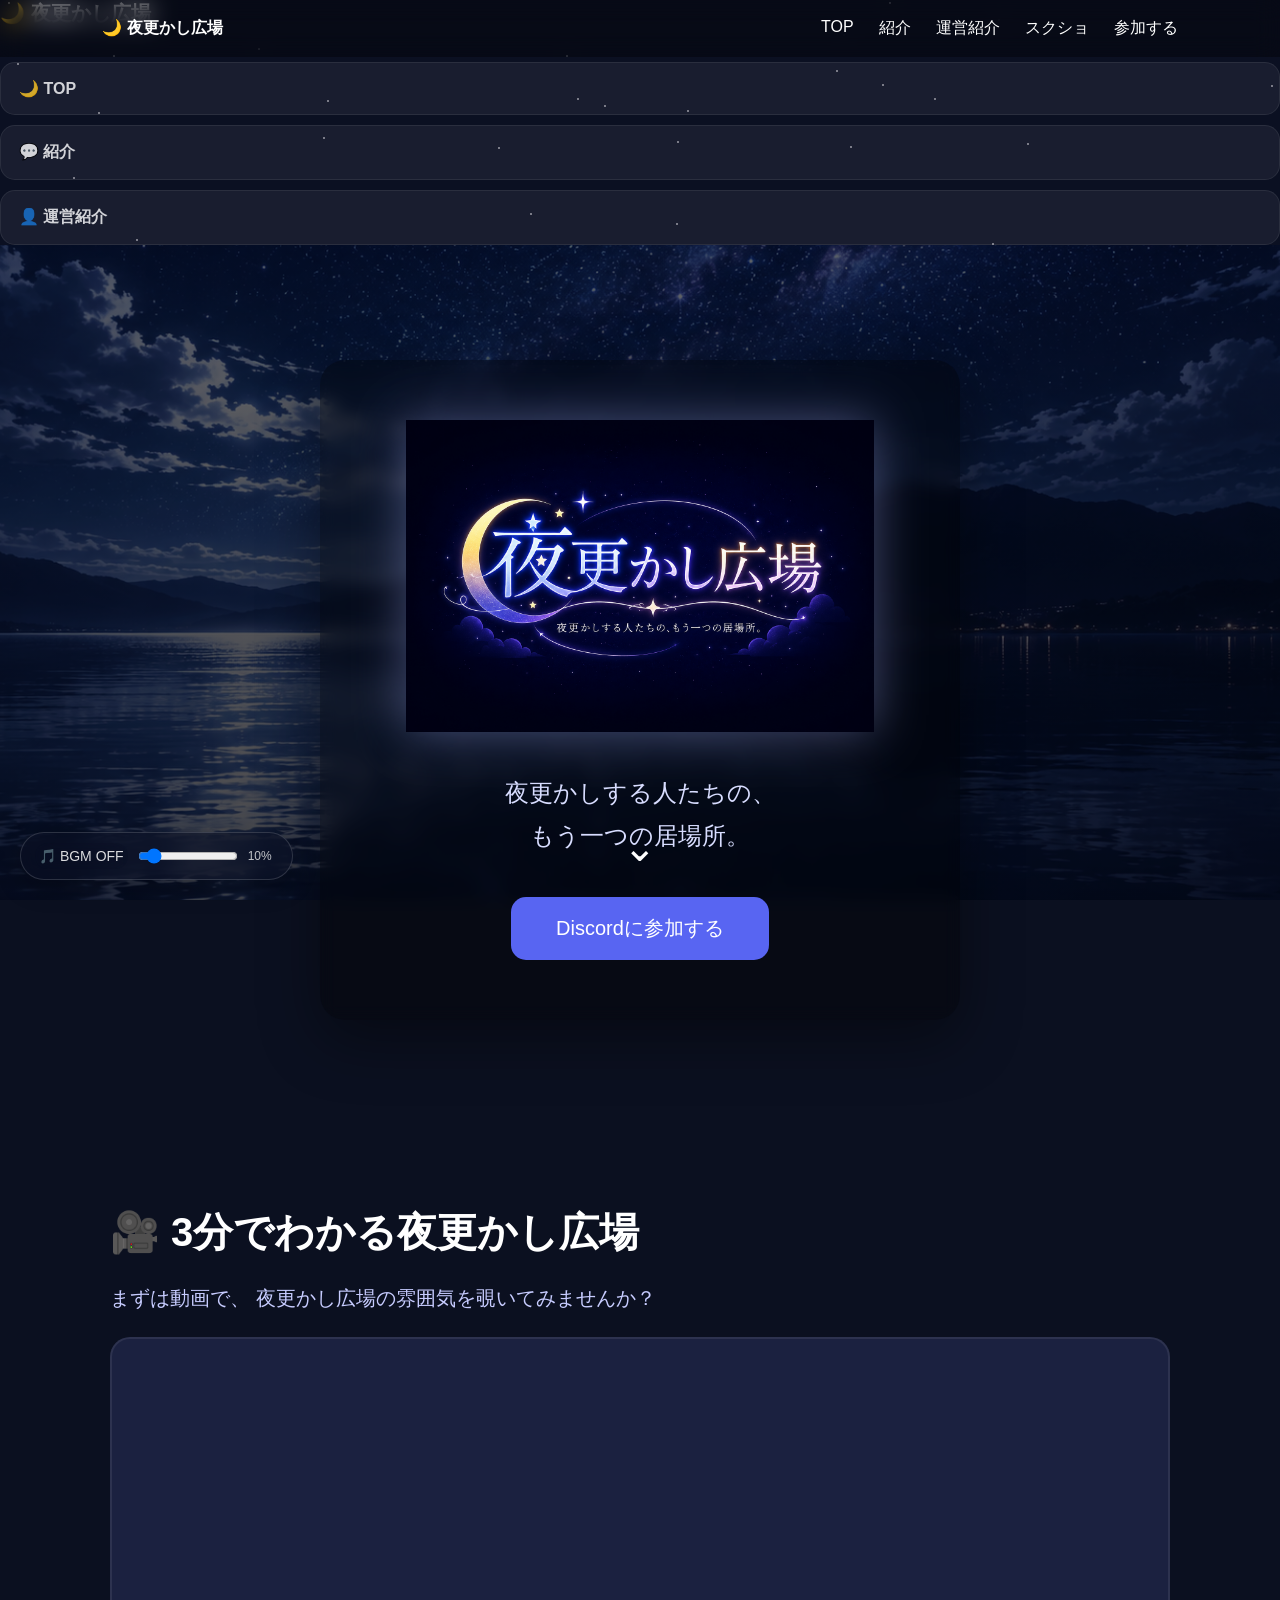
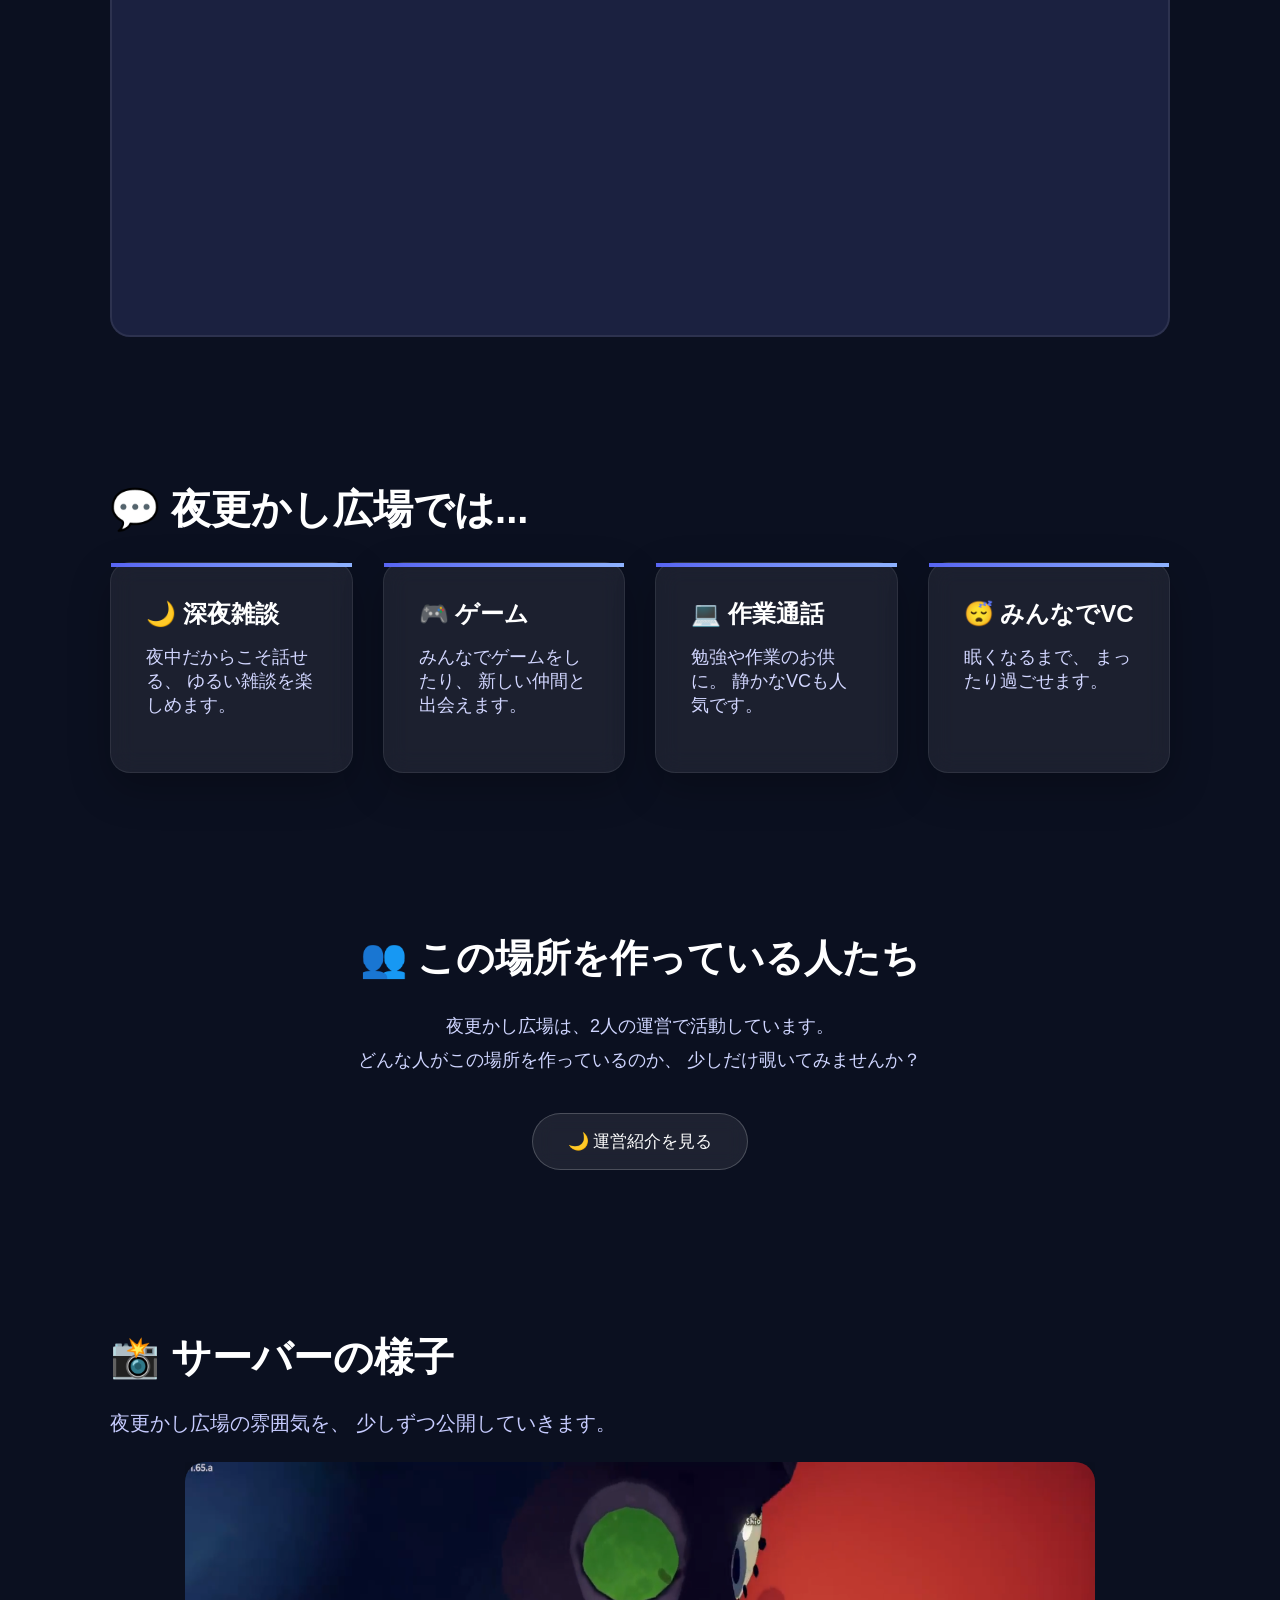
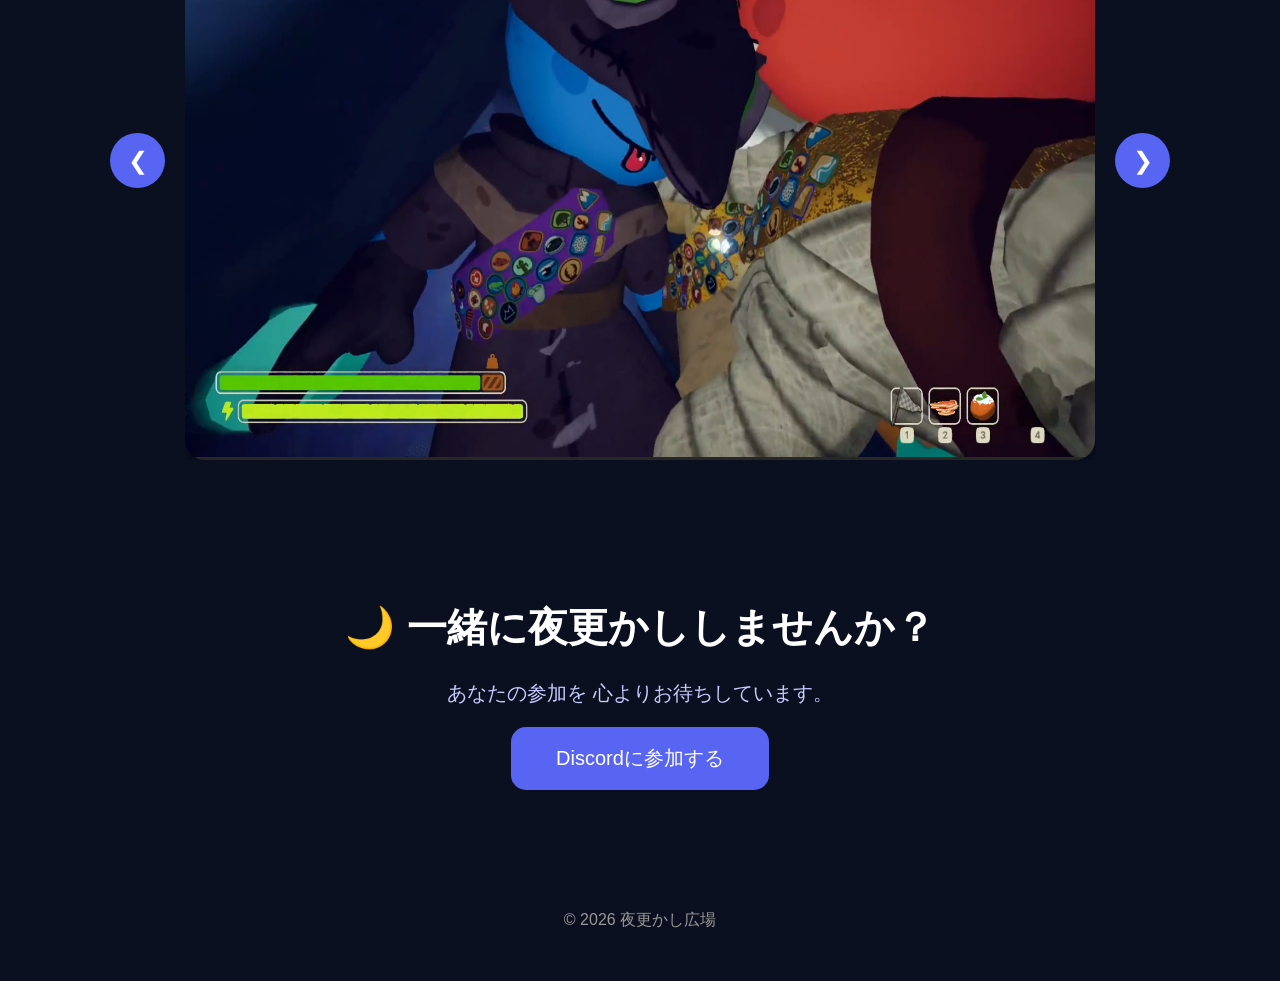
==== commit ca68443d: "Add files via upload" ====
--- a/index.html
+++ b/index.html
@@ -74,6 +74,53 @@
 </div>
 
 </nav>
+<!-- ==================== -->
+<!-- スマホメニューボタン -->
+<!-- ==================== -->
+
+<button
+class="mobile-menu-button"
+id="mobile-menu-button"
+aria-label="メニューを開く">
+
+☰
+
+</button>
+ <div class="mobile-menu-title">
+
+            🌙 夜更かし広場
+
+        </div>
+
+
+        <nav class="mobile-menu-links">
+
+            <a href="index.html">
+
+                🌙 TOP
+
+            </a>
+
+
+            <a href="#about">
+
+                💬 紹介
+
+            </a>
+
+
+            <a href="members.html">
+
+                👤 運営紹介
+
+            </a>
+
+        </nav>
+
+    </div>
+
+</div>
+
 <header class="hero">
 
 <div class="overlay">
@@ -186,7 +233,7 @@
 <!-- 運営紹介への案内 -->
 <!-- ==================== -->
 
-<section class="about-owners reveal">
+<section class="about-owners reveal" id="about">
 
 <h2>👥 この場所を作っている人たち</h2>
 
--- a/style.css
+++ b/style.css
@@ -563,90 +563,107 @@
 
 flex:1;
 
+    scroll-snap-type:
+    x mandatory;
+
+    scrollbar-width:none;
+
+    -ms-overflow-style:none;
+
+}
+
+.carousel-track::-webkit-scrollbar{
+
+    display:none;
+
 }
 
 .carousel-track img{
 
+flex:0 0 100%;
+
+width:100%;
+
 min-width:100%;
 
 border-radius:20px;
 
 cursor:pointer;
 
+scroll-snap-align:start;
+
+box-shadow:
+
+0 10px 30px rgba(0,0,0,.3);
+
+}
+
+.carousel-track img:hover{
+
+transform:scale(1.02);
+
+}
+
+.arrow{
+
+background:#5865F2;
+
+border:none;
+
+width:55px;
+
+height:55px;
+
+border-radius:50%;
+
+font-size:24px;
+
+color:white;
+
+cursor:pointer;
+
 transition:.3s;
 
-box-shadow:
-
-0 10px 30px rgba(0,0,0,.3);
-
-}
-
-.carousel-track img:hover{
-
-transform:scale(1.02);
-
-}
-
-.arrow{
-
-background:#5865F2;
-
-border:none;
-
-width:55px;
-
-height:55px;
-
-border-radius:50%;
-
-font-size:24px;
-
-color:white;
-
-cursor:pointer;
+}
+
+.arrow:hover{
+
+background:#7480ff;
+
+}
+
+/* ---------------- */
+
+.modal{
+
+position:fixed;
+
+top:0;
+
+left:0;
+
+width:100%;
+
+height:100%;
+
+background:rgba(0,0,0,.85);
+
+display:flex;
+
+justify-content:center;
+
+align-items:center;
+
+z-index:999;
+
+opacity:0;
+
+pointer-events:none;
 
 transition:.3s;
 
 }
 
-.arrow:hover{
-
-background:#7480ff;
-
-}
-
-/* ---------------- */
-
-.modal{
-
-position:fixed;
-
-top:0;
-
-left:0;
-
-width:100%;
-
-height:100%;
-
-background:rgba(0,0,0,.85);
-
-display:flex;
-
-justify-content:center;
-
-align-items:center;
-
-z-index:999;
-
-opacity:0;
-
-pointer-events:none;
-
-transition:.3s;
-
-}
-
 .modal.active{
 
 opacity:1;
@@ -665,15 +682,6 @@
 
 }
 
-@media(max-width:768px){
-
-.arrow{
-
-display:none;
-
-}
-
-}
 
 /* ---------- */
 
@@ -1901,3 +1909,704 @@
 rgba(20,30,90,.05);
 
 }
+
+/* ================================= */
+/* カルーセル スマホ調整 */
+/* ================================= */
+
+@media(max-width:768px){
+
+    .carousel{
+
+        gap:8px;
+
+        margin-top:30px;
+
+    }
+
+
+    .carousel-track{
+
+        width:100%;
+
+        gap:15px;
+
+        border-radius:20px;
+
+        touch-action:pan-x;
+
+    }
+
+
+    .carousel-track img{
+
+        flex:0 0 100%;
+
+        width:100%;
+
+        min-width:100%;
+
+    }
+
+
+    .arrow{
+
+        display:flex;
+
+        position:absolute;
+
+        z-index:10;
+
+        width:42px;
+
+        height:42px;
+
+        font-size:18px;
+
+        align-items:center;
+
+        justify-content:center;
+
+    }
+
+
+    .carousel{
+
+        position:relative;
+
+    }
+
+
+    .arrow.left{
+
+        left:8px;
+
+    }
+
+
+    .arrow.right{
+
+        right:8px;
+
+    }
+
+}
+
+/* ================================= */
+/* Ver.2.0 レイアウト改善 */
+/* 縦方向の余白を整理 */
+/* ================================= */
+
+
+/* ------------------------- */
+/* セクション全体 */
+/* ------------------------- */
+
+section{
+
+    padding-top:60px;
+
+    padding-bottom:60px;
+
+}
+
+
+/* ------------------------- */
+/* ヒーロー */
+/* ------------------------- */
+
+.hero{
+
+    min-height:calc(100vh - 70px);
+
+    padding-top:40px;
+
+    padding-bottom:50px;
+
+}
+
+
+/* ------------------------- */
+/* セクション見出し */
+/* ------------------------- */
+
+section h2{
+
+    margin-bottom:25px;
+
+}
+
+
+/* ------------------------- */
+/* 説明文 */
+/* ------------------------- */
+
+section p{
+
+    margin-top:10px;
+
+    margin-bottom:20px;
+
+}
+
+
+/* ------------------------- */
+/* 活動カード */
+/* ------------------------- */
+
+.activities{
+
+    margin-top:20px;
+
+}
+
+
+/* ------------------------- */
+/* 動画 */
+/* ------------------------- */
+
+.video{
+
+    margin-top:25px;
+
+    margin-bottom:25px;
+
+}
+
+
+/* ------------------------- */
+/* カルーセル */
+/* ------------------------- */
+
+.carousel{
+
+    margin-top:25px;
+
+    margin-bottom:20px;
+
+}
+
+
+/* ------------------------- */
+/* 運営紹介への案内 */
+/* ------------------------- */
+
+.about-link{
+
+    margin-top:30px;
+
+    margin-bottom:30px;
+
+}
+
+
+/* ------------------------- */
+/* Discord参加エリア */
+/* ------------------------- */
+
+.join{
+
+    padding-top:60px;
+
+    padding-bottom:70px;
+
+}
+
+/* ================================= */
+/* スマホ用 レイアウト調整 */
+/* ================================= */
+
+@media(max-width:768px){
+
+    section{
+
+        padding-top:40px;
+
+        padding-bottom:40px;
+
+    }
+
+
+    .hero{
+
+        min-height:calc(100vh - 60px);
+
+        padding-top:25px;
+
+        padding-bottom:35px;
+
+    }
+
+
+    section h2{
+
+        margin-bottom:18px;
+
+    }
+
+
+    section p{
+
+        margin-top:8px;
+
+        margin-bottom:15px;
+
+    }
+
+
+    .activities{
+
+        margin-top:15px;
+
+    }
+
+
+    .video{
+
+        margin-top:20px;
+
+        margin-bottom:20px;
+
+    }
+
+
+    .carousel{
+
+        margin-top:20px;
+
+        margin-bottom:15px;
+
+    }
+
+
+    .about-link{
+
+        margin-top:20px;
+
+        margin-bottom:20px;
+
+    }
+
+
+    .join{
+
+        padding-top:45px;
+
+        padding-bottom:50px;
+
+    }
+
+}
+
+/* ================================= */
+/* 活動カード スマホ2列化 */
+/* ================================= */
+
+@media(max-width:768px){
+
+    .activities{
+
+        grid-template-columns:
+        repeat(2, 1fr);
+
+        gap:12px;
+
+    }
+
+
+    .activity-card{
+
+        padding:20px 12px;
+
+        min-height:120px;
+
+    }
+
+
+    .activity-card h3{
+
+        font-size:16px;
+
+    }
+
+
+    .activity-card p{
+
+        font-size:12px;
+
+        line-height:1.6;
+
+    }
+
+}
+
+/* ================================= */
+/* Ver.2.0 ナビゲーション改善 */
+/* ================================= */
+
+
+/* ================================ */
+/* PCナビゲーション */
+/* ================================ */
+
+.nav{
+
+    display:flex;
+
+    align-items:center;
+
+    gap:6px;
+
+    padding:6px;
+
+    border-radius:18px;
+
+    background:
+    rgba(10,15,35,.45);
+
+    border:
+    1px solid
+    rgba(255,255,255,.15);
+
+    backdrop-filter:
+    blur(12px);
+
+    -webkit-backdrop-filter:
+    blur(12px);
+
+    box-shadow:
+    0 8px 25px
+    rgba(0,0,0,.20);
+
+}
+
+
+/* ナビゲーションの各ボタン */
+
+.nav a{
+
+    display:flex;
+
+    align-items:center;
+
+    justify-content:center;
+
+    padding:
+    9px 14px;
+
+    border-radius:13px;
+
+    color:
+    rgba(255,255,255,.75);
+
+    text-decoration:none;
+
+    font-size:14px;
+
+    font-weight:600;
+
+    transition:
+    background .25s ease,
+    color .25s ease,
+    transform .25s ease;
+
+}
+
+
+/* マウスを乗せたとき */
+
+.nav a:hover{
+
+    background:
+    rgba(255,255,255,.12);
+
+    color:white;
+
+    transform:
+    translateY(-1px);
+
+}
+
+
+/* 現在のページ */
+
+.nav a.active{
+
+    background:
+    rgba(255,255,255,.16);
+
+    color:white;
+
+    box-shadow:
+    inset 0 0 0 1px
+    rgba(255,255,255,.08);
+
+}
+/* ================================= */
+/* スマホメニュー */
+/* ================================= */
+
+
+/* ================================ */
+/* メニューボタン */
+/* ================================ */
+
+.mobile-menu-button{
+
+    display:none;
+
+    position:fixed;
+
+    top:15px;
+
+    right:15px;
+
+    z-index:2000;
+
+    width:46px;
+
+    height:46px;
+
+    border-radius:50%;
+
+    border:
+    1px solid
+    rgba(255,255,255,.18);
+
+    background:
+    rgba(10,15,35,.55);
+
+    color:white;
+
+    font-size:22px;
+
+    cursor:pointer;
+
+    backdrop-filter:
+    blur(12px);
+
+    -webkit-backdrop-filter:
+    blur(12px);
+
+    box-shadow:
+    0 8px 25px
+    rgba(0,0,0,.25);
+
+    transition:
+    transform .25s ease,
+    background .25s ease;
+
+}
+
+
+.mobile-menu-button:hover{
+
+    background:
+    rgba(255,255,255,.15);
+
+    transform:
+    scale(1.05);
+
+}
+
+
+/* ================================ */
+/* 背景オーバーレイ */
+/* ================================ */
+
+.mobile-menu-overlay{
+
+    display:none;
+
+    position:fixed;
+
+    inset:0;
+
+    z-index:1900;
+
+    background:
+    rgba(0,0,0,.35);
+
+    backdrop-filter:
+    blur(3px);
+
+    -webkit-backdrop-filter:
+    blur(3px);
+
+}
+
+
+/* ================================ */
+/* メニュー本体 */
+/* ================================ */
+
+.mobile-menu{
+
+    position:absolute;
+
+    top:0;
+
+    right:0;
+
+    width:min(82vw,340px);
+
+    height:100%;
+
+    padding:
+    80px 25px 30px;
+
+    background:
+    rgba(10,15,35,.88);
+
+    border-left:
+    1px solid
+    rgba(255,255,255,.12);
+
+    backdrop-filter:
+    blur(18px);
+
+    -webkit-backdrop-filter:
+    blur(18px);
+
+    box-shadow:
+    -10px 0 35px
+    rgba(0,0,0,.3);
+
+}
+
+
+/* ================================ */
+/* 閉じるボタン */
+/* ================================ */
+
+.mobile-menu-close{
+
+    position:absolute;
+
+    top:17px;
+
+    right:17px;
+
+    width:44px;
+
+    height:44px;
+
+    border-radius:50%;
+
+    border:
+    1px solid
+    rgba(255,255,255,.15);
+
+    background:
+    rgba(255,255,255,.08);
+
+    color:white;
+
+    font-size:28px;
+
+    cursor:pointer;
+
+}
+
+
+/* ================================ */
+/* メニュータイトル */
+/* ================================ */
+
+.mobile-menu-title{
+
+    margin-bottom:35px;
+
+    color:white;
+
+    font-size:20px;
+
+    font-weight:700;
+
+}
+
+
+/* ================================ */
+/* メニューリンク */
+/* ================================ */
+
+.mobile-menu-links{
+
+    display:flex;
+
+    flex-direction:column;
+
+    gap:10px;
+
+}
+
+
+.mobile-menu-links a{
+
+    display:block;
+
+    padding:
+    16px 18px;
+
+    border-radius:15px;
+
+    color:
+    rgba(255,255,255,.85);
+
+    text-decoration:none;
+
+    font-size:16px;
+
+    font-weight:600;
+
+    background:
+    rgba(255,255,255,.06);
+
+    border:
+    1px solid
+    rgba(255,255,255,.08);
+
+    transition:
+    background .2s ease,
+    transform .2s ease;
+
+}
+
+
+.mobile-menu-links a:hover{
+
+    background:
+    rgba(255,255,255,.13);
+
+    transform:
+    translateX(-3px);
+
+}
+/* ================================= */
+/* スマホ時のみナビゲーション変更 */
+/* ================================= */
+
+@media(max-width:768px){
+
+    /* PCナビを隠す */
+
+    .nav{
+
+        display:none;
+
+    }
+
+
+    /* ハンバーガーボタンを表示 */
+
+    .mobile-menu-button{
+
+        display:flex;
+
+        align-items:center;
+
+        justify-content:center;
+
+    }
+
+}
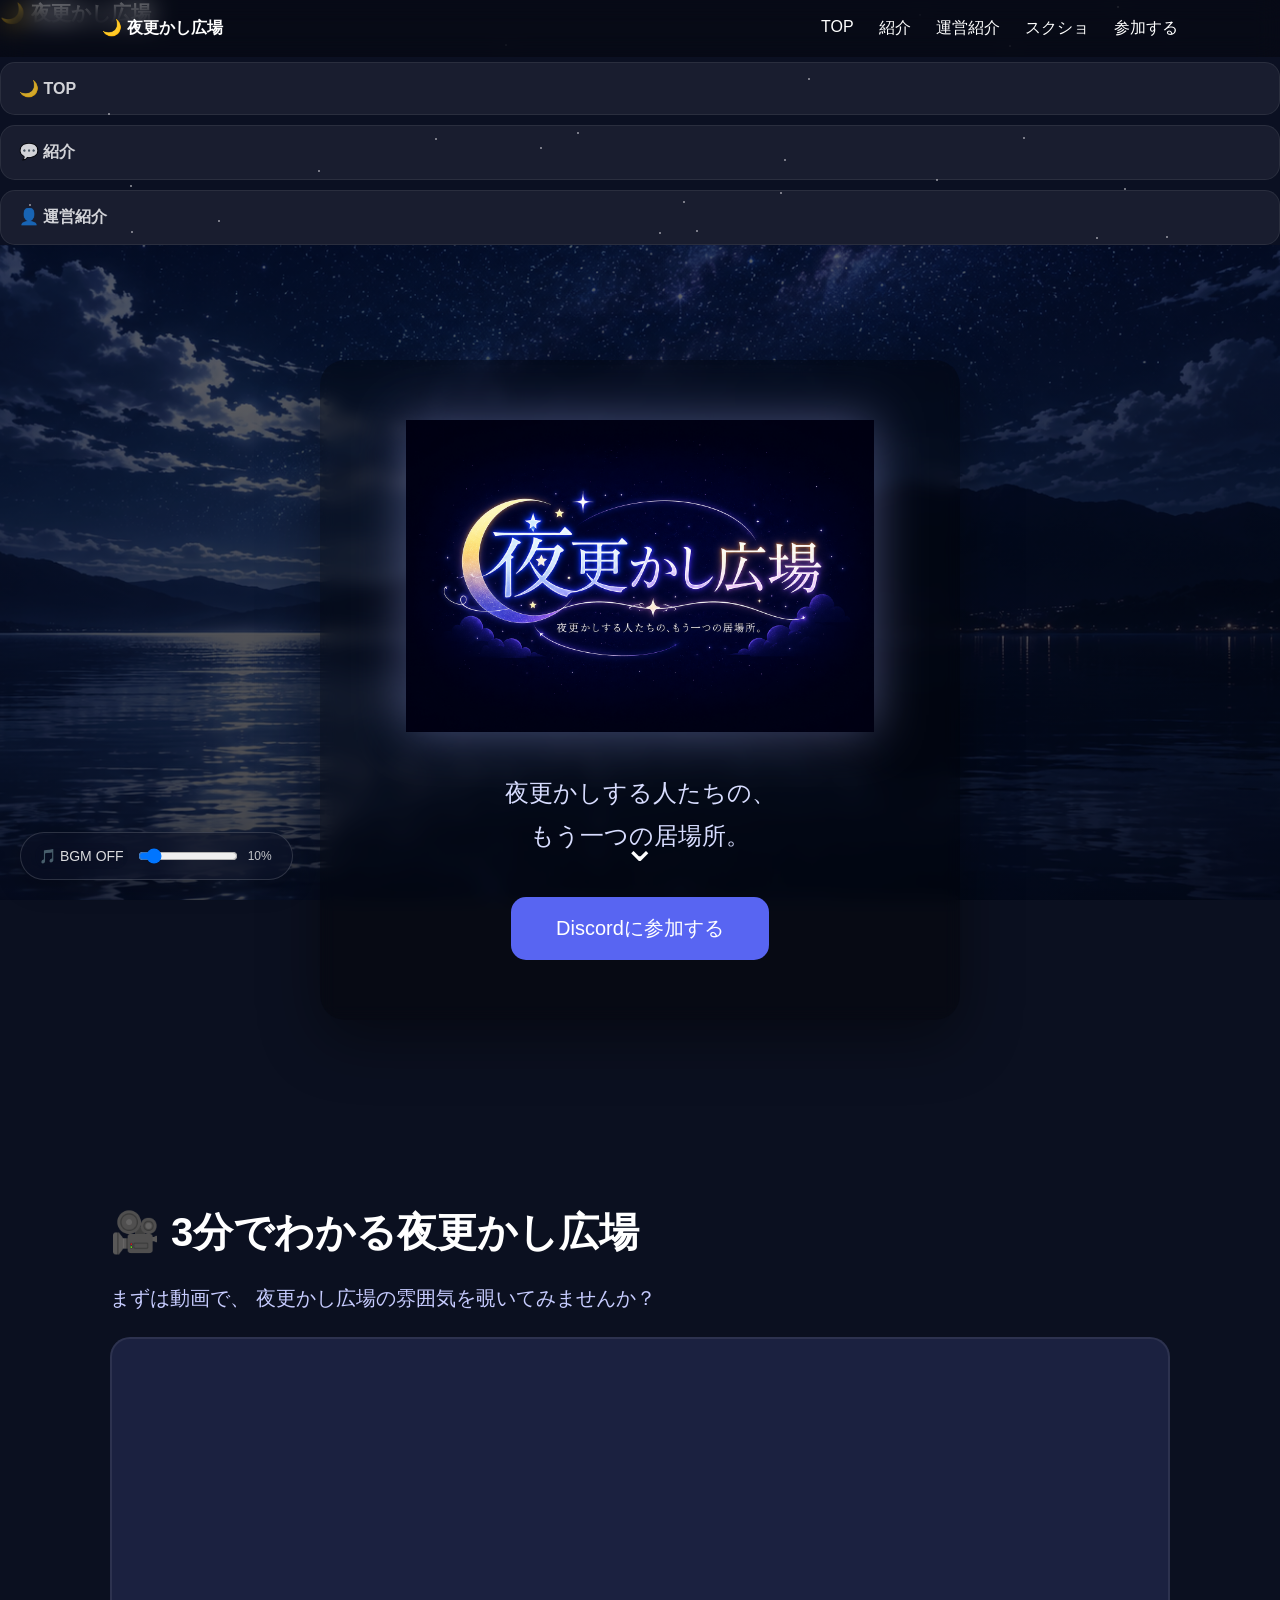
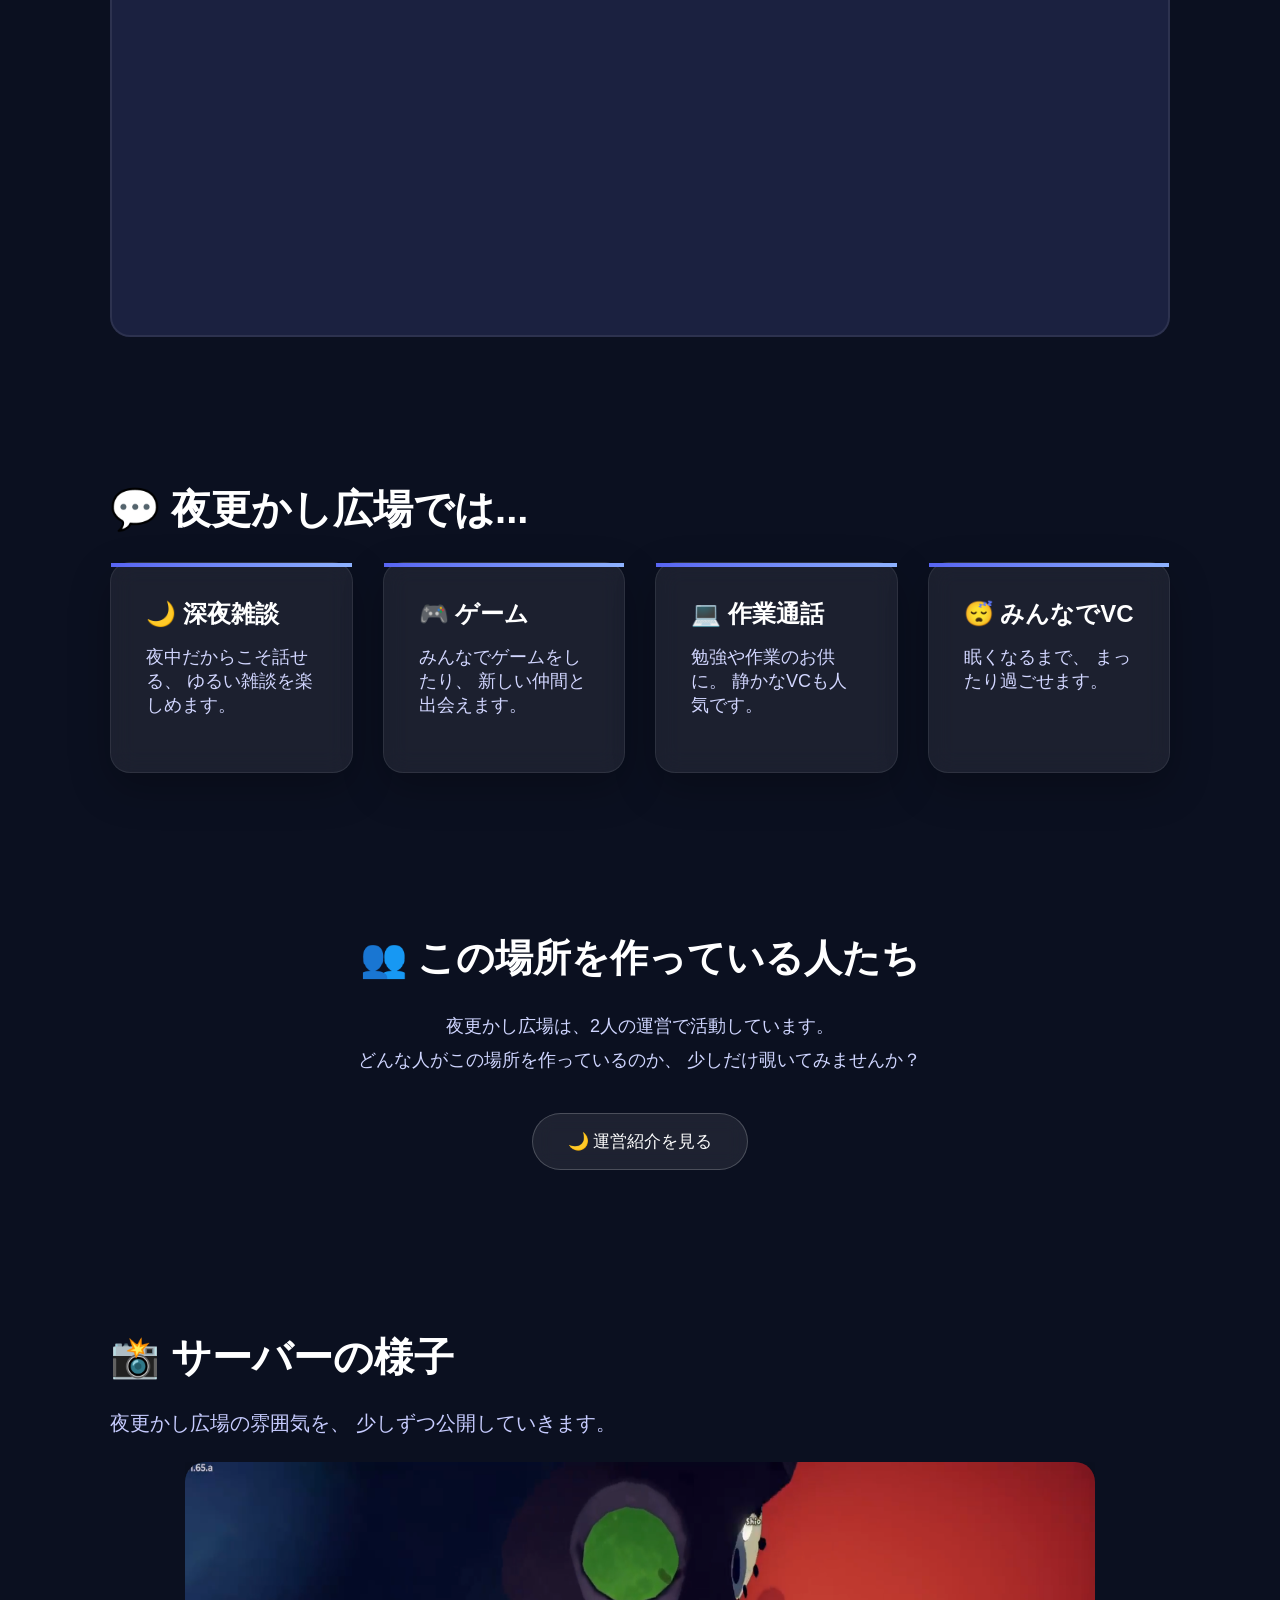
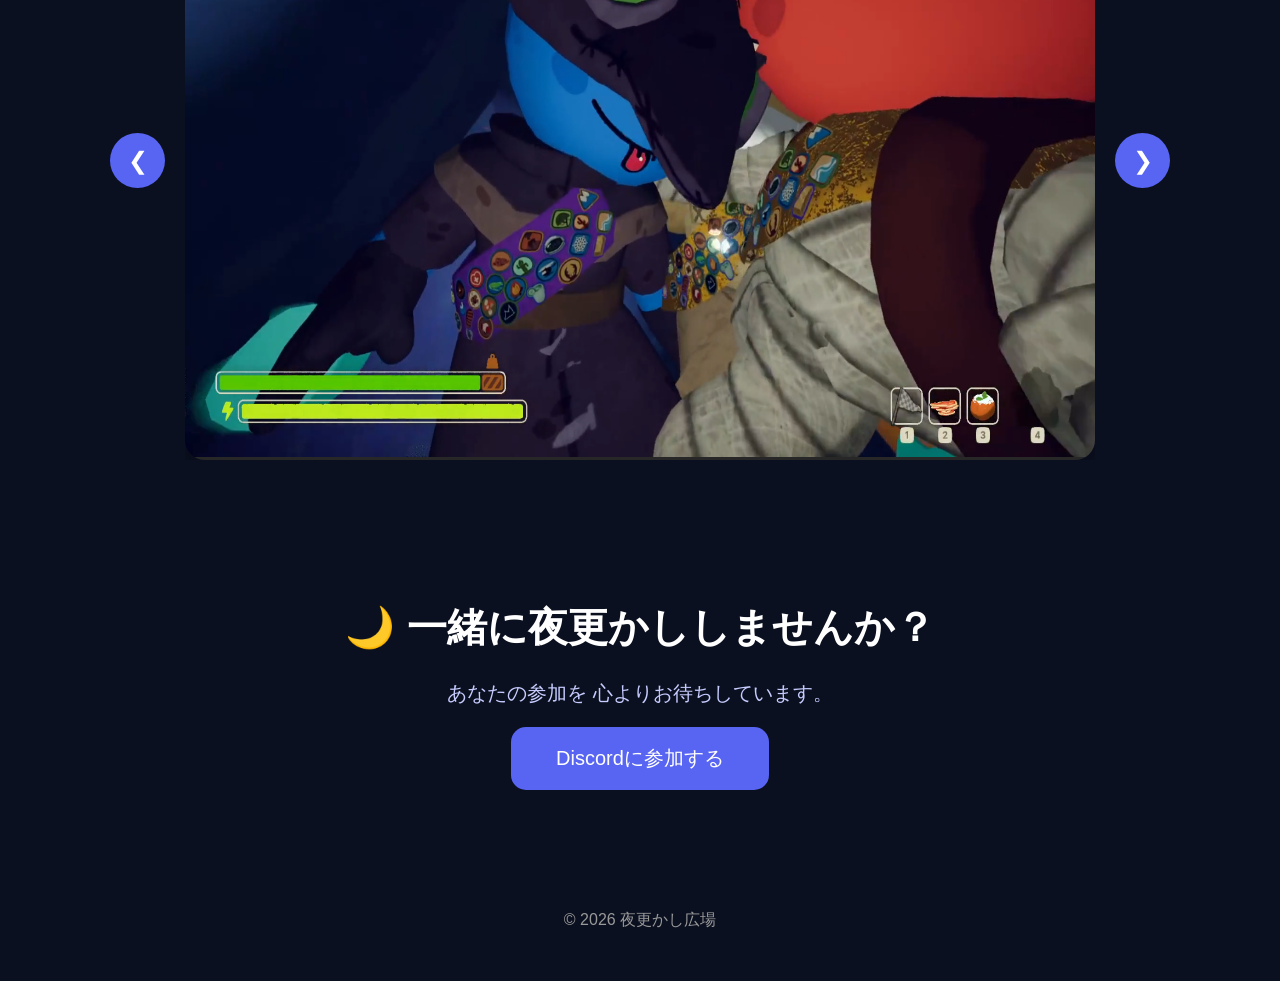
==== commit 00ace59e: "Add files via upload" ====
--- a/index.html
+++ b/index.html
@@ -174,7 +174,7 @@
 <iframe
 width="100%"
 height="100%"
-src="https://www.youtube.com/embed/JT_e5hgKIf4"
+src="https://www.youtube.com/embed/DjVrPNLemB0?si=hSZZNlBlWncDFGAT"
 title="YouTube video player"
 frameborder="0"
 allow="accelerometer; autoplay; clipboard-write; encrypted-media; gyroscope; picture-in-picture; web-share"
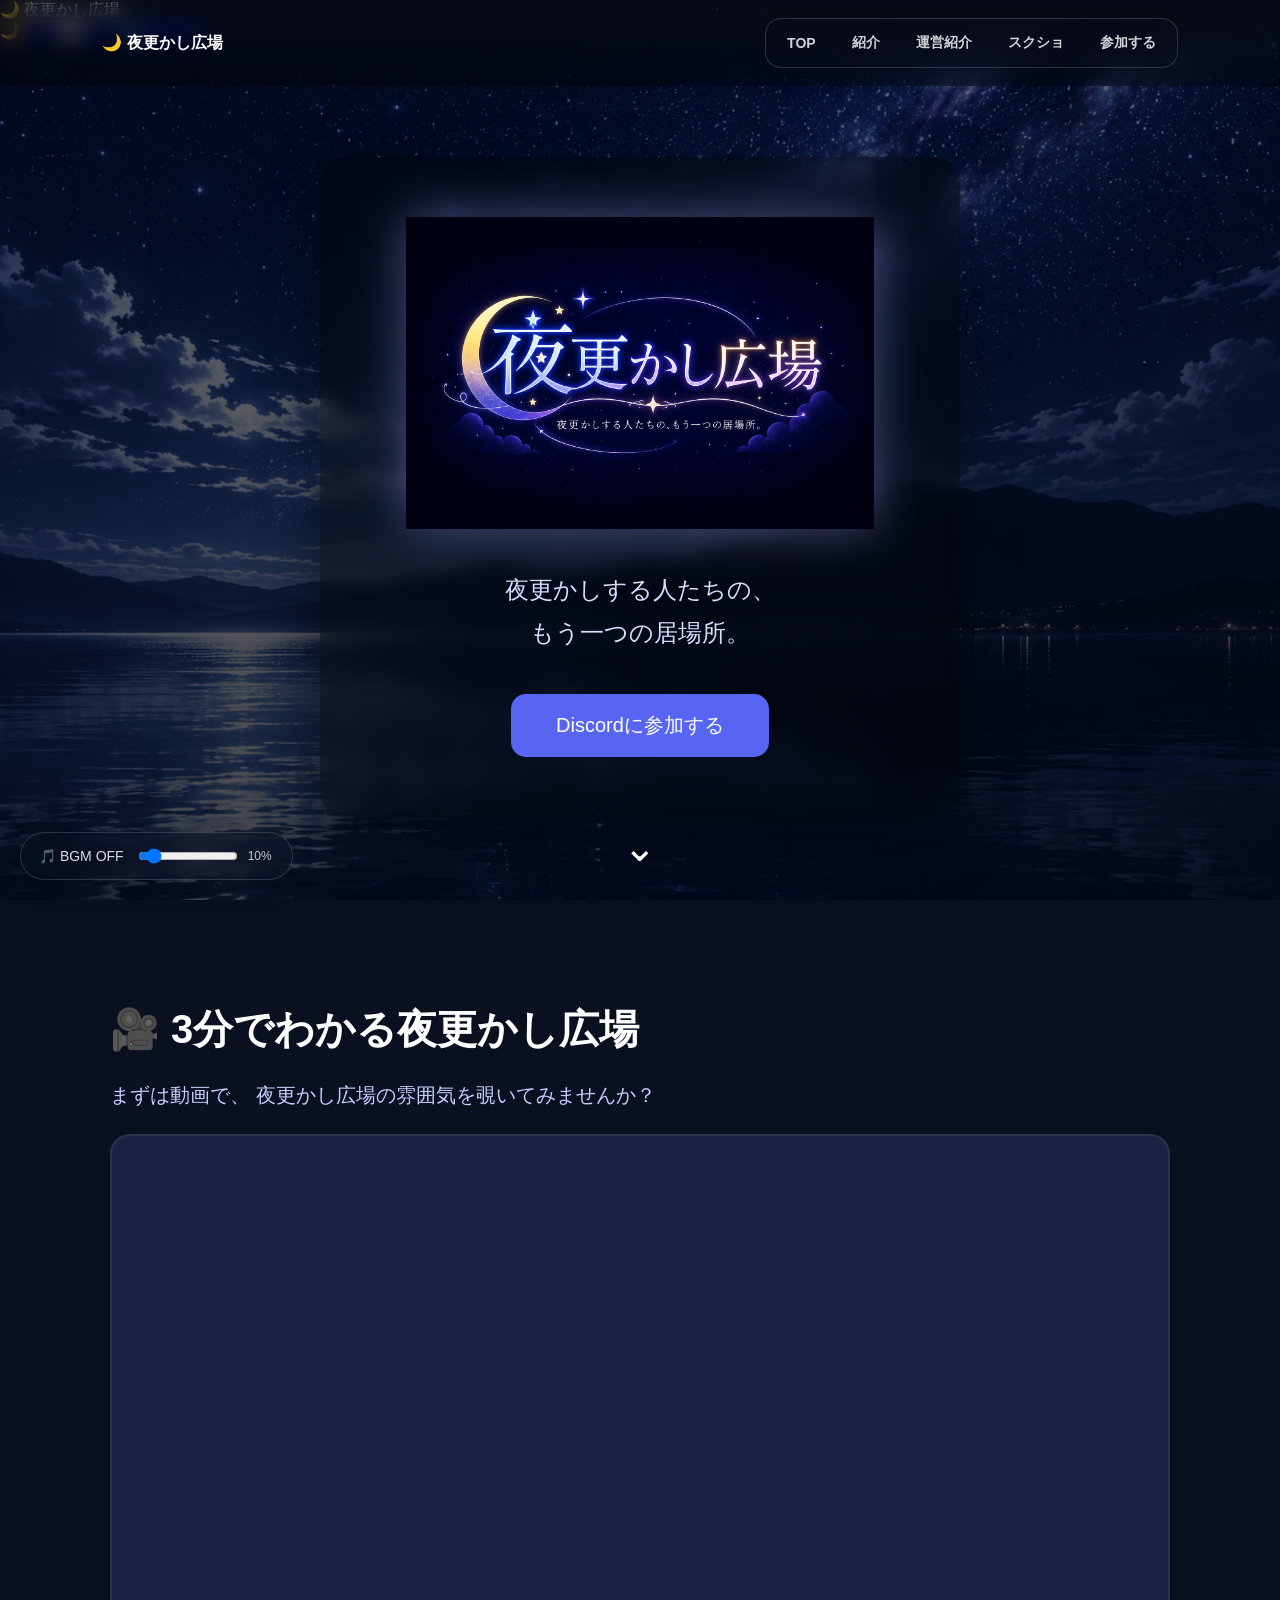
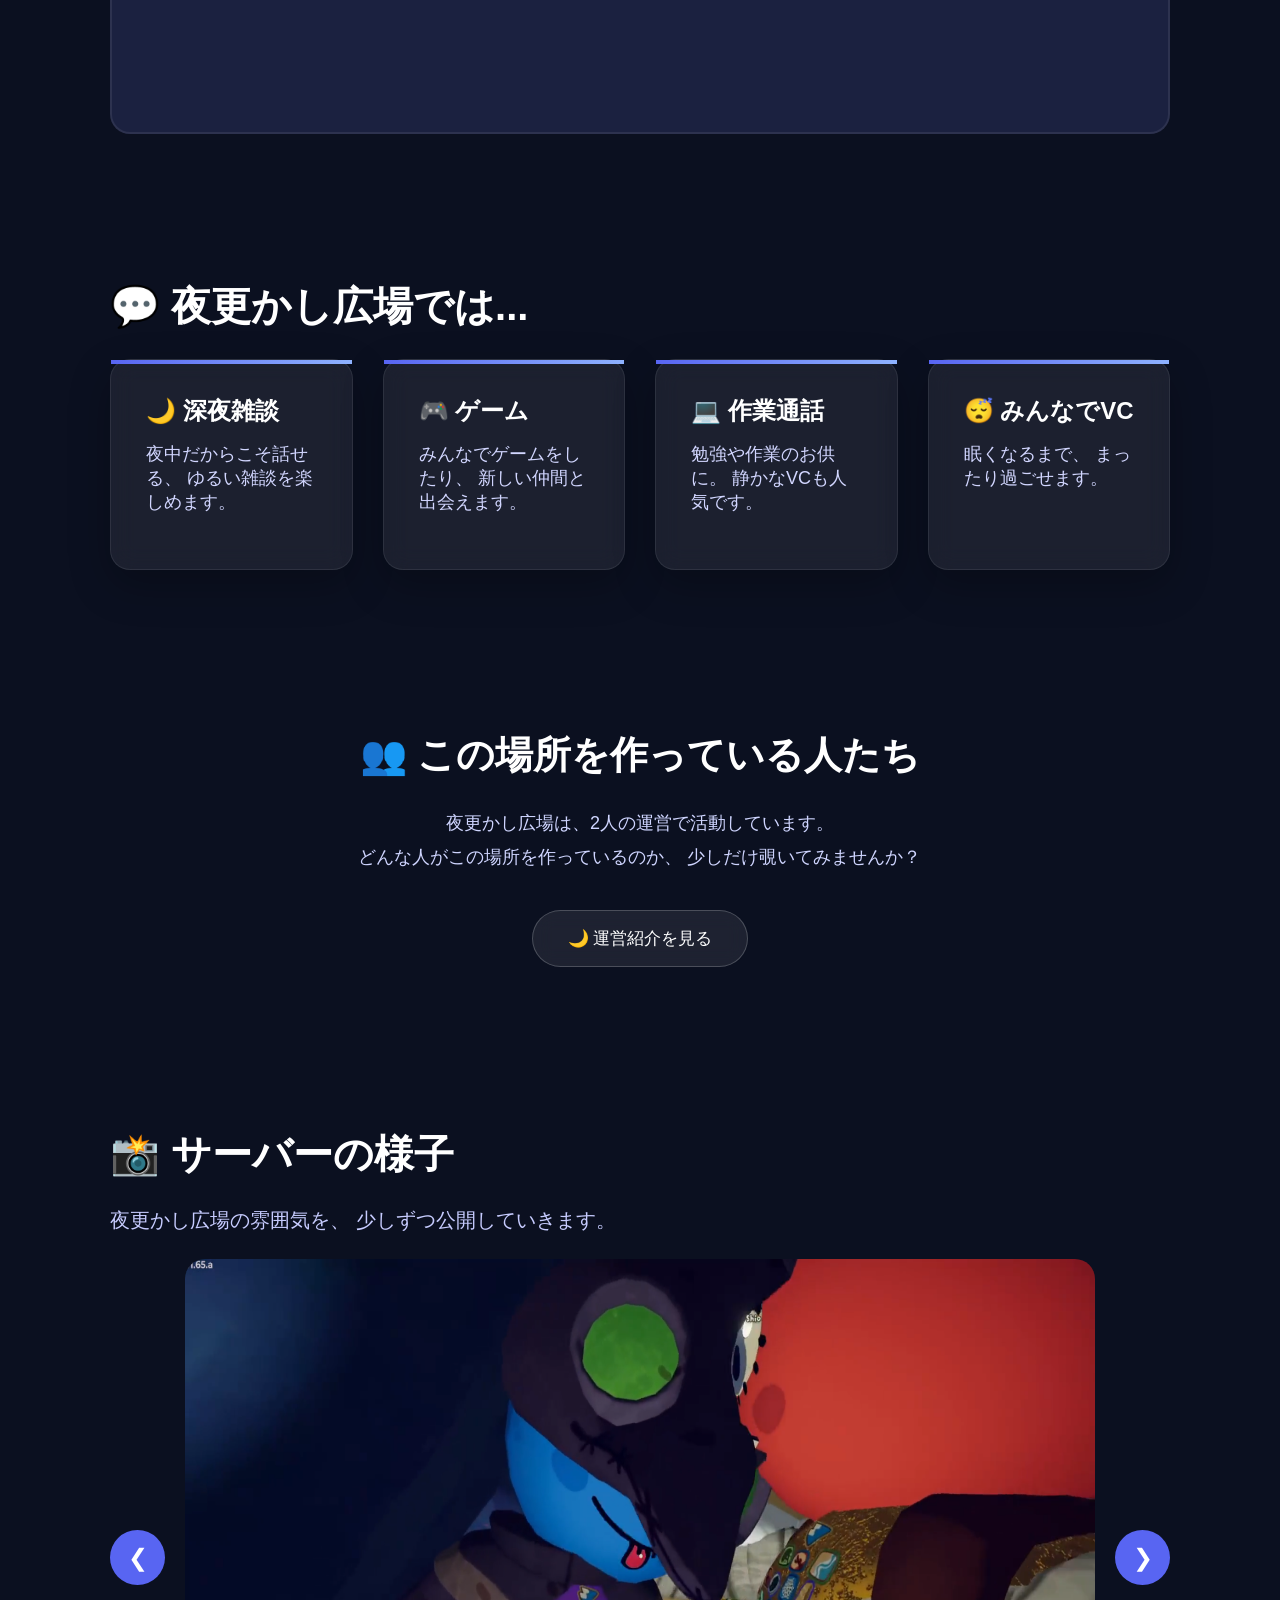
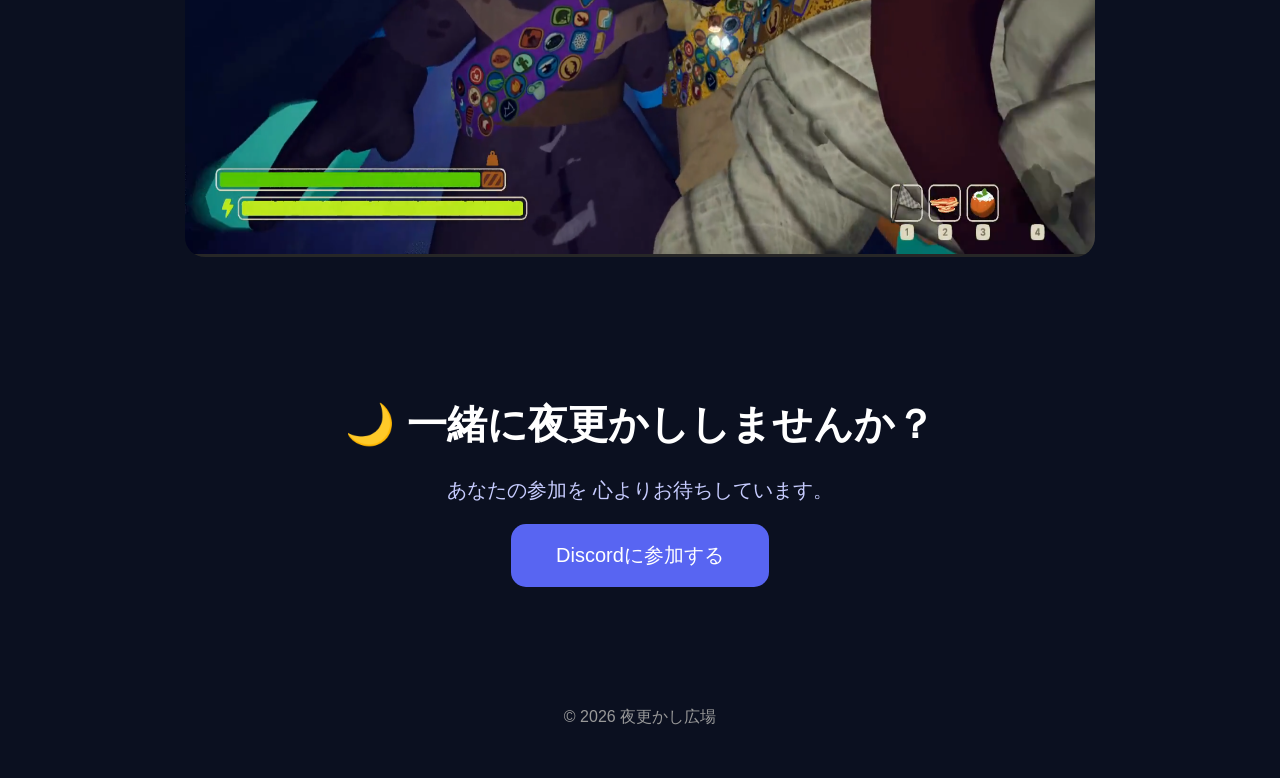
==== commit da2cb2f8: "Add files via upload" ====
--- a/index.html
+++ b/index.html
@@ -73,19 +73,17 @@
 
 </div>
 
+<button
+    class="mobile-nav-button"
+    id="mobile-nav-button"
+    aria-label="メニューを開く"
+    aria-expanded="false">
+
+    ☰
+
+</button>
+
 </nav>
-<!-- ==================== -->
-<!-- スマホメニューボタン -->
-<!-- ==================== -->
-
-<button
-class="mobile-menu-button"
-id="mobile-menu-button"
-aria-label="メニューを開く">
-
-☰
-
-</button>
  <div class="mobile-menu-title">
 
             🌙 夜更かし広場
--- a/style.css
+++ b/style.css
@@ -553,24 +553,25 @@
 
 .carousel-track{
 
-overflow:hidden;
+overflow-x:auto;
+
+    overflow-y:hidden;
 
 display:flex;
 
-scroll-behavior:smooth;
-
-gap:20px;
-
 flex:1;
+
+    scroll-behavior:smooth;
+
+    scrollbar-width:none;
+
+    -ms-overflow-style:none;
 
     scroll-snap-type:
     x mandatory;
 
-    scrollbar-width:none;
-
-    -ms-overflow-style:none;
-
-}
+}
+
 
 .carousel-track::-webkit-scrollbar{
 
@@ -578,23 +579,19 @@
 
 }
 
+
 .carousel-track img{
 
-flex:0 0 100%;
-
-width:100%;
-
-min-width:100%;
-
-border-radius:20px;
-
-cursor:pointer;
-
-scroll-snap-align:start;
-
-box-shadow:
-
-0 10px 30px rgba(0,0,0,.3);
+    flex:
+    0 0 100%;
+
+    width:100%;
+
+    min-width:100%;
+
+    scroll-snap-align:start;
+
+    border-radius:20px;
 
 }
 
@@ -2342,32 +2339,103 @@
     rgba(255,255,255,.08);
 
 }
-/* ================================= */
-/* スマホメニュー */
+
+
+/* ================================= */
+/* Ver.2.0 ナビゲーション改善 */
 /* ================================= */
 
 
 /* ================================ */
-/* メニューボタン */
+/* PCナビ */
 /* ================================ */
 
-.mobile-menu-button{
+.nav-links{
+
+    display:flex;
+
+    align-items:center;
+
+    gap:6px;
+
+    padding:6px;
+
+    border-radius:16px;
+
+    background:
+    rgba(10,15,35,.45);
+
+    border:
+    1px solid
+    rgba(255,255,255,.16);
+
+    backdrop-filter:
+    blur(12px);
+
+    -webkit-backdrop-filter:
+    blur(12px);
+
+    box-shadow:
+    0 8px 25px
+    rgba(0,0,0,.25);
+
+}
+
+
+.nav-links a{
+
+    display:block;
+
+    padding:
+    9px 15px;
+
+    border-radius:11px;
+
+    color:
+    rgba(255,255,255,.82);
+
+    text-decoration:none;
+
+    font-size:14px;
+
+    font-weight:600;
+
+    transition:
+    background .25s ease,
+    color .25s ease,
+    transform .25s ease;
+
+}
+
+
+.nav-links a:hover{
+
+    background:
+    rgba(255,255,255,.12);
+
+    color:white;
+
+    transform:
+    translateY(-1px);
+
+}
+
+
+/* ================================ */
+/* スマホボタン */
+/* ================================ */
+
+.mobile-nav-button{
 
     display:none;
 
-    position:fixed;
-
-    top:15px;
-
-    right:15px;
-
-    z-index:2000;
-
     width:46px;
 
     height:46px;
 
-    border-radius:50%;
+    padding:0;
+
+    border-radius:14px;
 
     border:
     1px solid
@@ -2378,7 +2446,7 @@
 
     color:white;
 
-    font-size:22px;
+    font-size:23px;
 
     cursor:pointer;
 
@@ -2392,217 +2460,87 @@
     0 8px 25px
     rgba(0,0,0,.25);
 
-    transition:
-    transform .25s ease,
-    background .25s ease;
-
-}
-
-
-.mobile-menu-button:hover{
-
-    background:
-    rgba(255,255,255,.15);
-
-    transform:
-    scale(1.05);
-
-}
-
-
-/* ================================ */
-/* 背景オーバーレイ */
-/* ================================ */
-
-.mobile-menu-overlay{
-
-    display:none;
-
-    position:fixed;
-
-    inset:0;
-
-    z-index:1900;
-
-    background:
-    rgba(0,0,0,.35);
-
-    backdrop-filter:
-    blur(3px);
-
-    -webkit-backdrop-filter:
-    blur(3px);
-
-}
-
-
-/* ================================ */
-/* メニュー本体 */
-/* ================================ */
-
-.mobile-menu{
-
-    position:absolute;
-
-    top:0;
-
-    right:0;
-
-    width:min(82vw,340px);
-
-    height:100%;
-
-    padding:
-    80px 25px 30px;
-
-    background:
-    rgba(10,15,35,.88);
-
-    border-left:
-    1px solid
-    rgba(255,255,255,.12);
-
-    backdrop-filter:
-    blur(18px);
-
-    -webkit-backdrop-filter:
-    blur(18px);
-
-    box-shadow:
-    -10px 0 35px
-    rgba(0,0,0,.3);
-
-}
-
-
-/* ================================ */
-/* 閉じるボタン */
-/* ================================ */
-
-.mobile-menu-close{
-
-    position:absolute;
-
-    top:17px;
-
-    right:17px;
-
-    width:44px;
-
-    height:44px;
-
-    border-radius:50%;
-
-    border:
-    1px solid
-    rgba(255,255,255,.15);
-
-    background:
-    rgba(255,255,255,.08);
-
-    color:white;
-
-    font-size:28px;
-
-    cursor:pointer;
-
-}
-
-
-/* ================================ */
-/* メニュータイトル */
-/* ================================ */
-
-.mobile-menu-title{
-
-    margin-bottom:35px;
-
-    color:white;
-
-    font-size:20px;
-
-    font-weight:700;
-
-}
-
-
-/* ================================ */
-/* メニューリンク */
-/* ================================ */
-
-.mobile-menu-links{
-
-    display:flex;
-
-    flex-direction:column;
-
-    gap:10px;
-
-}
-
-
-.mobile-menu-links a{
-
-    display:block;
-
-    padding:
-    16px 18px;
-
-    border-radius:15px;
-
-    color:
-    rgba(255,255,255,.85);
-
-    text-decoration:none;
-
-    font-size:16px;
-
-    font-weight:600;
-
-    background:
-    rgba(255,255,255,.06);
-
-    border:
-    1px solid
-    rgba(255,255,255,.08);
-
-    transition:
-    background .2s ease,
-    transform .2s ease;
-
-}
-
-
-.mobile-menu-links a:hover{
-
-    background:
-    rgba(255,255,255,.13);
-
-    transform:
-    translateX(-3px);
-
-}
-/* ================================= */
-/* スマホ時のみナビゲーション変更 */
+}
+
+/* ================================= */
+/* スマホナビゲーション */
 /* ================================= */
 
 @media(max-width:768px){
 
-    /* PCナビを隠す */
-
-    .nav{
+    .navbar{
+
+        padding:
+        12px 16px;
+
+    }
+
+
+    .nav-links{
 
         display:none;
 
+        position:absolute;
+
+        top:70px;
+
+        right:16px;
+
+        width:220px;
+
+        padding:10px;
+
+        flex-direction:column;
+
+        align-items:stretch;
+
+        gap:5px;
+
+        border-radius:18px;
+
+        background:
+        rgba(10,15,35,.88);
+
+        border:
+        1px solid
+        rgba(255,255,255,.16);
+
+        backdrop-filter:
+        blur(18px);
+
+        -webkit-backdrop-filter:
+        blur(18px);
+
+        box-shadow:
+        0 15px 40px
+        rgba(0,0,0,.35);
+
     }
 
 
-    /* ハンバーガーボタンを表示 */
-
-    .mobile-menu-button{
+    .nav-links.mobile-open{
 
         display:flex;
 
+    }
+
+
+    .nav-links a{
+
+        padding:
+        14px 16px;
+
+        font-size:15px;
+
+        border-radius:12px;
+
+    }
+
+
+    .mobile-nav-button{
+
+        display:flex;
+
         align-items:center;
 
         justify-content:center;
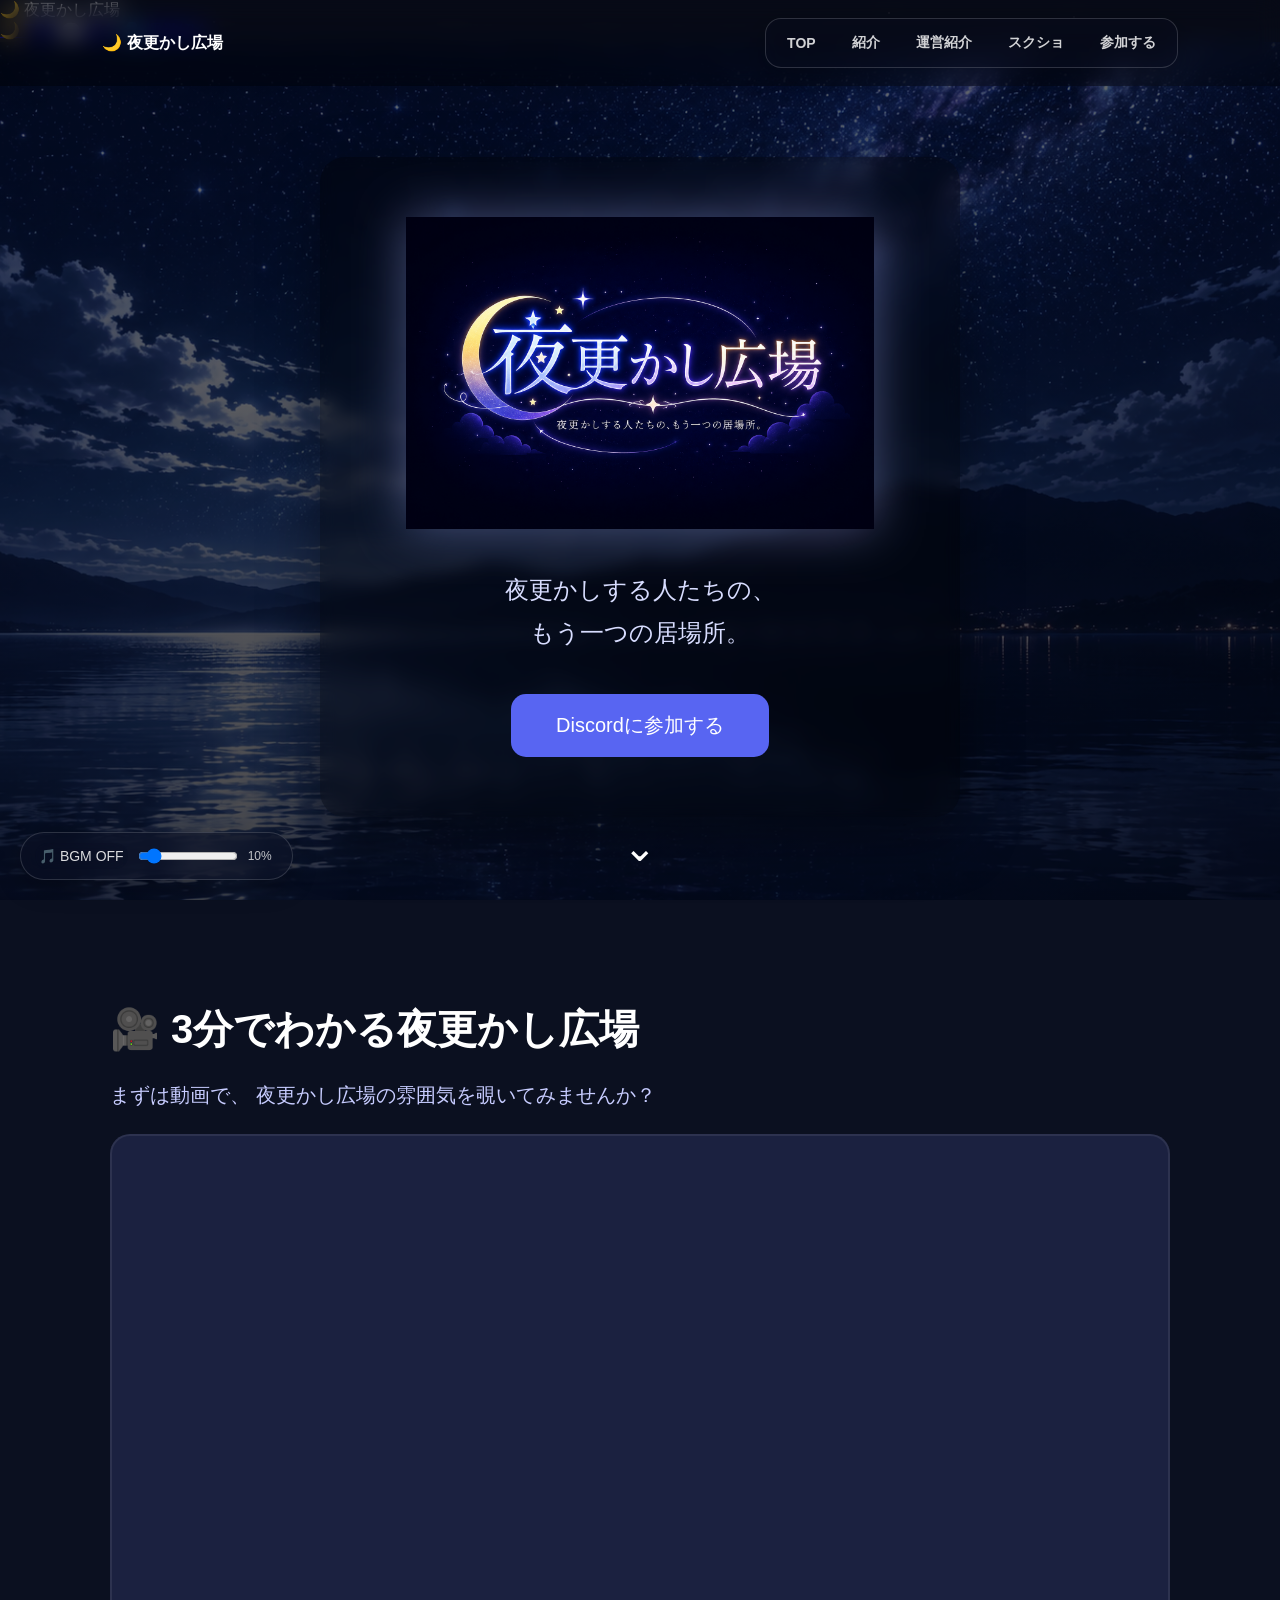
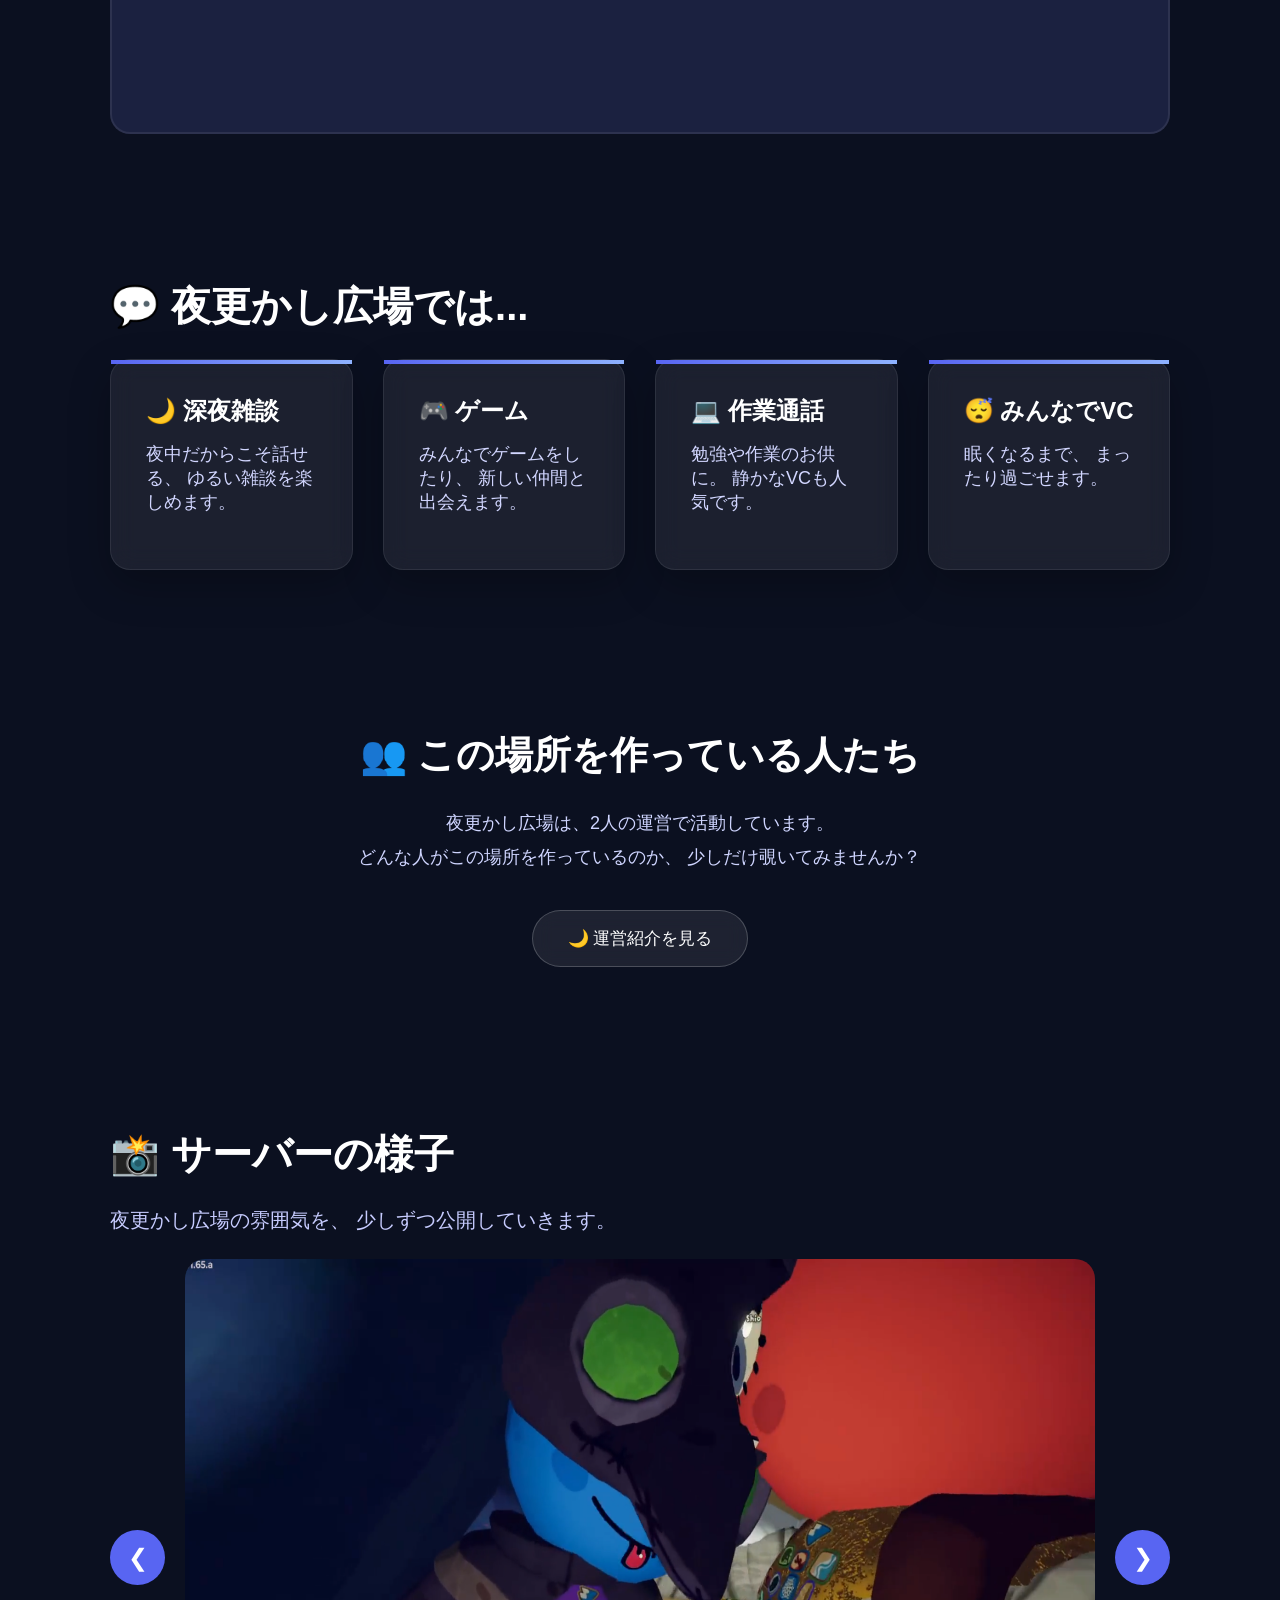
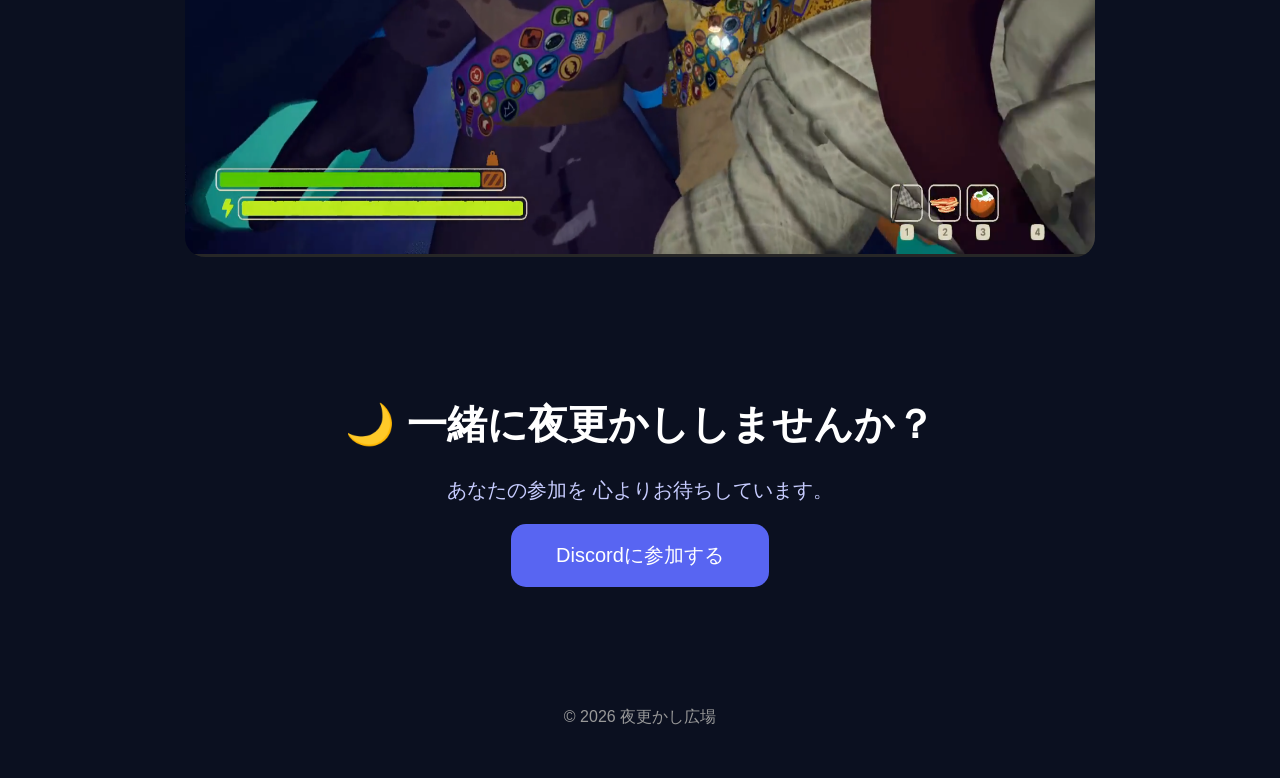
==== commit 6baa0d97: "Add files via upload" ====
--- a/index.html
+++ b/index.html
@@ -12,6 +12,22 @@
 
 <link rel="stylesheet"
 href="style.css">
+
+<link rel="manifest" href="manifest.json">
+
+<meta name="theme-color" content="#050816">
+
+<meta
+    name="apple-mobile-web-app-capable"
+    content="yes">
+
+<meta
+    name="apple-mobile-web-app-status-bar-style"
+    content="black-translucent">
+
+<meta
+    name="apple-mobile-web-app-title"
+    content="夜更かし広場">
 
 </head>
 
--- a/style.css
+++ b/style.css
@@ -1397,9 +1397,9 @@
 
 position:fixed;
 
-left:20px;
-
-top:50%;
+left:15px;
+
+bottom:80px;
 
 transform:translateY(-50%);
 
@@ -2547,4 +2547,5 @@
 
     }
 
-}+}
+
